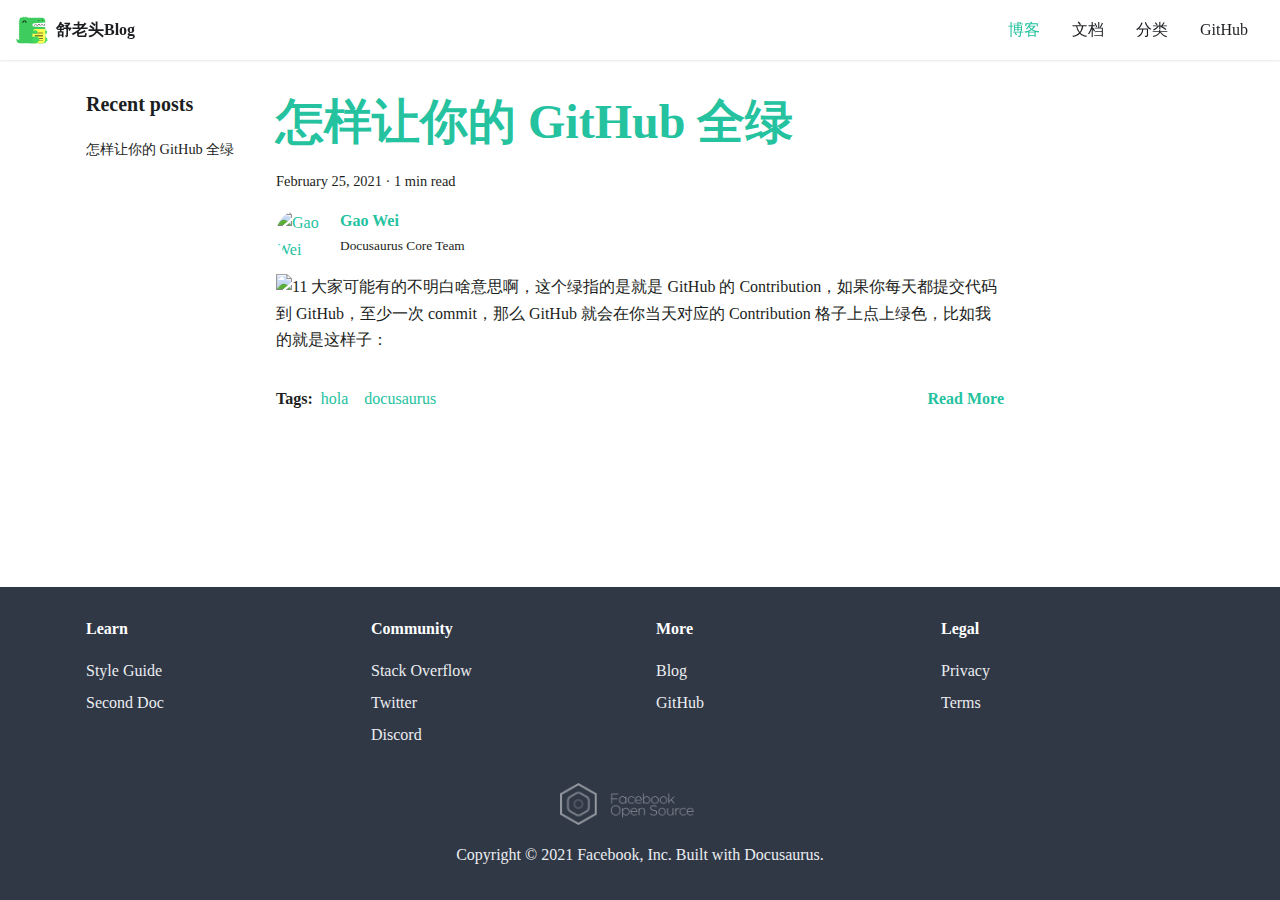
==== blog/index.html @ efeff626 "Deploy website - based on 5073c0bc14d9a068852ec35258d22f88e9f9f5ff" ====
<!doctype html>
<html lang="en">
<head>
<meta charset="UTF-8">
<meta name="viewport" content="width=device-width,initial-scale=1">
<meta name="generator" content="Docusaurus v2.0.0-alpha.70">
<link rel="alternate" type="application/rss+xml" href="/blog/rss.xml" title="W Blog RSS Feed">
<link rel="alternate" type="application/atom+xml" href="/blog/atom.xml" title="W Blog Atom Feed"><title data-react-helmet="true">Blog | W</title><meta data-react-helmet="true" property="og:title" content="Blog | W"><meta data-react-helmet="true" name="description" content="Blog"><meta data-react-helmet="true" property="og:description" content="Blog"><meta data-react-helmet="true" name="twitter:card" content="summary_large_image"><meta data-react-helmet="true" name="docusaurus_locale" content="en"><meta data-react-helmet="true" name="docusaurus_tag" content="default"><link data-react-helmet="true" rel="shortcut icon" href="/img/favicon.ico"><link rel="stylesheet" href="/styles.94d92040.css">
<link rel="preload" href="/styles.30ac8215.js" as="script">
<link rel="preload" href="/runtime~main.932aeede.js" as="script">
<link rel="preload" href="/main.46aeb285.js" as="script">
<link rel="preload" href="/common.c7348fc9.js" as="script">
<link rel="preload" href="/20.b764718c.js" as="script">
<link rel="preload" href="/aa8a2e85.a02d794a.js" as="script">
<link rel="preload" href="/59c17809.76504251.js" as="script">
<link rel="preload" href="/b2b675dd.89226f4f.js" as="script">
</head>
<body>
<script>!function(){function t(t){document.documentElement.setAttribute("data-theme",t)}var e=function(){var t=null;try{t=localStorage.getItem("theme")}catch(t){}return t}();t(null!==e?e:"light")}()</script><div id="__docusaurus">
<nav aria-label="Skip navigation links"><button type="button" tabindex="0" class="skipToContent_11B0">Skip to main content</button></nav><nav class="navbar navbar--fixed-top"><div class="navbar__inner"><div class="navbar__items"><div aria-label="Navigation bar toggle" class="navbar__toggle" role="button" tabindex="0"><svg aria-label="Menu" width="30" height="30" viewBox="0 0 30 30" role="img" focusable="false"><title>Menu</title><path stroke="currentColor" stroke-linecap="round" stroke-miterlimit="10" stroke-width="2" d="M4 7h22M4 15h22M4 23h22"></path></svg></div><a class="navbar__brand" href="/"><img src="/img/logo.svg" alt="My Facebook Project Logo" class="themedImage_YANc themedImage--light_3CMI navbar__logo"><img src="/img/logo.svg" alt="My Facebook Project Logo" class="themedImage_YANc themedImage--dark_3ARp navbar__logo"><strong class="navbar__title">舒老头Blog</strong></a></div><div class="navbar__items navbar__items--right"><a aria-current="page" class="navbar__item navbar__link navbar__link--active" href="/blog">博客</a><a class="navbar__item navbar__link" href="/docs/">文档</a><a class="navbar__item navbar__link" href="/blog/tags/">分类</a><a href="https://github.com/facebook/shulaotou" target="_blank" rel="noopener noreferrer" class="navbar__item navbar__link">GitHub</a></div></div><div role="presentation" class="navbar-sidebar__backdrop"></div><div class="navbar-sidebar"><div class="navbar-sidebar__brand"><a class="navbar__brand" href="/"><img src="/img/logo.svg" alt="My Facebook Project Logo" class="themedImage_YANc themedImage--light_3CMI navbar__logo"><img src="/img/logo.svg" alt="My Facebook Project Logo" class="themedImage_YANc themedImage--dark_3ARp navbar__logo"><strong class="navbar__title">舒老头Blog</strong></a></div><div class="navbar-sidebar__items"><div class="menu"><ul class="menu__list"><li class="menu__list-item"><a aria-current="page" class="menu__link navbar__link--active" href="/blog">博客</a></li><li class="menu__list-item"><a class="menu__link" href="/docs/">文档</a></li><li class="menu__list-item"><a class="menu__link" href="/blog/tags/">分类</a></li><li class="menu__list-item"><a href="https://github.com/facebook/shulaotou" target="_blank" rel="noopener noreferrer" class="menu__link">GitHub</a></li></ul></div></div></div></nav><div class="main-wrapper blog-wrapper"><div class="container margin-vert--lg"><div class="row"><div class="col col--2"><div class="sidebar_SWld thin-scrollbar"><h3 class="sidebarItemTitle_Km2m">Recent posts</h3><ul class="sidebarItemList_3UpA"><li class="sidebarItem_2T0D"><a class="sidebarItemLink_v5H9" href="/blog/github">怎样让你的 GitHub 全绿</a></li></ul></div></div><main class="col col--8"><article class="margin-bottom--xl"><header><h2 class="margin-bottom--sm blogPostTitle_3-lP"><a href="/blog/github">怎样让你的 GitHub 全绿</a></h2><div class="margin-vert--md"><time datetime="2021-02-25T18:22:41.180Z" class="blogPostDate_Ta7i">February 25, 2021  · 1 min read</time></div><div class="avatar margin-vert--md"><a class="avatar__photo-link avatar__photo" href="https://github.com/wgao19" target="_blank" rel="noreferrer noopener"><img src="https://avatars1.githubusercontent.com/u/2055384?v=4" alt="Gao Wei"></a><div class="avatar__intro"><h4 class="avatar__name"><a href="https://github.com/wgao19" target="_blank" rel="noreferrer noopener">Gao Wei</a></h4><small class="avatar__subtitle">Docusaurus Core Team</small></div></div></header><section class="markdown"><p><img src="https://qiniu.cuiqingcai.com/bir3j.png" alt="11">
大家可能有的不明白啥意思啊，这个绿指的是就是 GitHub 的 Contribution，如果你每天都提交代码到 GitHub，至少一次 commit，那么 GitHub 就会在你当天对应的 Contribution 格子上点上绿色，比如我的就是这样子：</p></section><footer class="row margin-vert--lg"><div class="col"><strong>Tags:</strong><a class="margin-horiz--sm" href="/blog/tags/hola">hola</a><a class="margin-horiz--sm" href="/blog/tags/docusaurus">docusaurus</a></div><div class="col text--right"><a aria-label="Read more about 怎样让你的 GitHub 全绿" href="/blog/github"><strong>Read More</strong></a></div></footer></article><nav class="pagination-nav" aria-label="Blog list page navigation"><div class="pagination-nav__item"></div><div class="pagination-nav__item pagination-nav__item--next"></div></nav></main></div></div></div><footer class="footer footer--dark"><div class="container"><div class="row footer__links"><div class="col footer__col"><h4 class="footer__title">Learn</h4><ul class="footer__items"><li class="footer__item"><a class="footer__link-item" href="/docs/">Style Guide</a></li><li class="footer__item"><a class="footer__link-item" href="/docs/doc2">Second Doc</a></li></ul></div><div class="col footer__col"><h4 class="footer__title">Community</h4><ul class="footer__items"><li class="footer__item"><a href="https://stackoverflow.com/questions/tagged/docusaurus" target="_blank" rel="noopener noreferrer" class="footer__link-item">Stack Overflow</a></li><li class="footer__item"><a href="https://twitter.com/docusaurus" target="_blank" rel="noopener noreferrer" class="footer__link-item">Twitter</a></li><li class="footer__item"><a href="https://discordapp.com/invite/docusaurus" target="_blank" rel="noopener noreferrer" class="footer__link-item">Discord</a></li></ul></div><div class="col footer__col"><h4 class="footer__title">More</h4><ul class="footer__items"><li class="footer__item"><a class="footer__link-item" href="/blog">Blog</a></li><li class="footer__item"><a href="https://github.com/facebook/docusaurus" target="_blank" rel="noopener noreferrer" class="footer__link-item">GitHub</a></li></ul></div><div class="col footer__col"><h4 class="footer__title">Legal</h4><ul class="footer__items"><li class="footer__item"><a href="https://opensource.facebook.com/legal/privacy/" target="_blank" rel="noopener noreferrer" class="footer__link-item">Privacy</a></li><li class="footer__item"><a href="https://opensource.facebook.com/legal/terms/" target="_blank" rel="noopener noreferrer" class="footer__link-item">Terms</a></li></ul></div></div><div class="footer__bottom text--center"><div class="margin-bottom--sm"><a href="https://opensource.facebook.com" target="_blank" rel="noopener noreferrer" class="footerLogoLink_31Aa"><img class="footer__logo" alt="Facebook Open Source Logo" src="/img/oss_logo.png"></a></div><div class="footer__copyright">Copyright © 2021 Facebook, Inc. Built with Docusaurus.</div></div></div></footer></div>
<script src="/styles.30ac8215.js"></script>
<script src="/runtime~main.932aeede.js"></script>
<script src="/main.46aeb285.js"></script>
<script src="/common.c7348fc9.js"></script>
<script src="/20.b764718c.js"></script>
<script src="/aa8a2e85.a02d794a.js"></script>
<script src="/59c17809.76504251.js"></script>
<script src="/b2b675dd.89226f4f.js"></script>
</body>
</html>
---- styles.94d92040.css ----
.row .col,img{max-width:100%}.markdown li,body{word-wrap:break-word}pre,table{overflow:auto}blockquote,pre{margin:0 0 var(--ifm-spacing-vertical)}.button,.close{-webkit-appearance:none;cursor:pointer}.breadcrumbs__link,.button{transition-timing-function:var(--ifm-transition-timing-default)}.button,.react-toggle{-webkit-user-select:none;-ms-user-select:none}.button--link,a{-webkit-text-decoration:var(--ifm-link-decoration)}.menu--show,.navbar{-webkit-backdrop-filter:var(--ifm-code-nav-blur)}.button,.close,.menu__link,.navbar__link{cursor:pointer}.tabs__item,hr,img{box-sizing:content-box}.react-toggle,html{-webkit-tap-highlight-color:transparent}.footer__items,.menu__list,.pills__item,.sidebarItem_2T0D{list-style-type:none}:root{--ra-admonition-background-color:var(--ifm-alert-background-color);--ra-admonition-border-width:var(--ifm-alert-border-width);--ra-admonition-border-color:var(--ifm-alert-border-color);--ra-admonition-border-radius:var(--ifm-alert-border-radius);--ra-admonition-color:var(--ifm-alert-color);--ra-admonition-padding-vertical:var(--ifm-alert-padding-vertical);--ra-admonition-padding-horizontal:var(--ifm-alert-padding-horizontal);--ra-color-note:var(--ifm-color-secondary);--ra-color-important:var(--ifm-color-info);--ra-color-tip:var(--ifm-color-success);--ra-color-caution:var(--ifm-color-warning);--ra-color-warning:var(--ifm-color-danger);--ra-color-text-dark:var(--ifm-color-gray-900);--ifm-dark-value:10%;--ifm-darker-value:15%;--ifm-darkest-value:30%;--ifm-light-value:15%;--ifm-lighter-value:30%;--ifm-lightest-value:50%;--ifm-color-secondary:#ebedf0;--ifm-color-secondary-dark:#d4d5d8;--ifm-color-secondary-darker:#c8c9cc;--ifm-color-secondary-darkest:#a4a6a8;--ifm-color-secondary-light:#eef0f2;--ifm-color-secondary-lighter:#f1f2f5;--ifm-color-secondary-lightest:#f5f6f8;--ifm-color-success:#00a400;--ifm-color-success-dark:#009400;--ifm-color-success-darker:#008b00;--ifm-color-success-darkest:#007300;--ifm-color-success-light:#26b226;--ifm-color-success-lighter:#4dbf4d;--ifm-color-success-lightest:#80d280;--ifm-color-info:#54c7ec;--ifm-color-info-dark:#4cb3d4;--ifm-color-info-darker:#47a9c9;--ifm-color-info-darkest:#3b8ba5;--ifm-color-info-light:#6ecfef;--ifm-color-info-lighter:#87d8f2;--ifm-color-info-lightest:#aae3f6;--ifm-color-warning:#ffba00;--ifm-color-warning-dark:#e6a700;--ifm-color-warning-darker:#d99e00;--ifm-color-warning-darkest:#b38200;--ifm-color-warning-light:#ffc426;--ifm-color-warning-lighter:#ffcf4d;--ifm-color-warning-lightest:#ffdd80;--ifm-color-danger:#fa383e;--ifm-color-danger-dark:#e13238;--ifm-color-danger-darker:#d53035;--ifm-color-danger-darkest:#af272b;--ifm-color-danger-light:#fb565b;--ifm-color-danger-lighter:#fb7478;--ifm-color-danger-lightest:#fd9c9f;--ifm-color-white:#fff;--ifm-color-black:#000;--ifm-color-gray-0:var(--ifm-color-white);--ifm-color-gray-100:#f5f6f7;--ifm-color-gray-200:#ebedf0;--ifm-color-gray-300:#dadde1;--ifm-color-gray-400:#ccd0d5;--ifm-color-gray-500:#bec3c9;--ifm-color-gray-600:#8d949e;--ifm-color-gray-700:#606770;--ifm-color-gray-800:#444950;--ifm-color-gray-900:#1c1e21;--ifm-color-gray-1000:var(--ifm-color-black);--ifm-color-emphasis-0:var(--ifm-color-gray-0);--ifm-color-emphasis-100:var(--ifm-color-gray-100);--ifm-color-emphasis-200:var(--ifm-color-gray-200);--ifm-color-emphasis-300:var(--ifm-color-gray-300);--ifm-color-emphasis-400:var(--ifm-color-gray-400);--ifm-color-emphasis-500:var(--ifm-color-gray-500);--ifm-color-emphasis-600:var(--ifm-color-gray-600);--ifm-color-emphasis-700:var(--ifm-color-gray-700);--ifm-color-emphasis-800:var(--ifm-color-gray-800);--ifm-color-emphasis-900:var(--ifm-color-gray-900);--ifm-color-emphasis-1000:var(--ifm-color-gray-1000);--ifm-color-content:var(--ifm-color-emphasis-900);--ifm-color-content-inverse:var(--ifm-color-emphasis-0);--ifm-color-content-secondary:#606770;--ifm-background-color:transparent;--ifm-background-surface-color:var(--ifm-color-content-inverse);--ifm-global-border-width:1px;--ifm-global-radius:0.4rem;--ifm-hover-overlay:rgba(0,0,0,0.05);--ifm-font-color-base:var(--ifm-color-content);--ifm-font-color-base-inverse:var(--ifm-color-content-inverse);--ifm-font-color-secondary:var(--ifm-color-content-secondary);--ifm-font-family-base:system-ui,-apple-system,Segoe UI,Roboto,Ubuntu,Cantarell,Noto Sans,sans-serif,BlinkMacSystemFont,"Segoe UI",Helvetica,Arial,sans-serif,"Apple Color Emoji","Segoe UI Emoji","Segoe UI Symbol";--ifm-font-family-monospace:SFMono-Regular,Menlo,Monaco,Consolas,"Liberation Mono","Courier New",monospace;--ifm-font-size-base:100%;--ifm-font-weight-light:300;--ifm-font-weight-normal:400;--ifm-font-weight-semibold:500;--ifm-font-weight-bold:700;--ifm-font-weight-base:var(--ifm-font-weight-normal);--ifm-line-height-base:1.65;--ifm-global-spacing:1rem;--ifm-spacing-vertical:var(--ifm-global-spacing);--ifm-spacing-horizontal:var(--ifm-global-spacing);--ifm-transition-fast:200ms;--ifm-transition-slow:400ms;--ifm-transition-timing-default:cubic-bezier(0.08,0.52,0.52,1);--ifm-global-shadow-lw:0 1px 2px 0 rgba(0,0,0,0.1);--ifm-global-shadow-md:0 5px 40px rgba(0,0,0,0.2);--ifm-global-shadow-tl:0 12px 28px 0 rgba(0,0,0,0.2),0 2px 4px 0 rgba(0,0,0,0.1);--ifm-z-index-dropdown:2;--ifm-z-index-fixed:3;--ifm-z-index-overlay:4;--ifm-container-width:1140px;--ifm-code-background:var(--ifm-color-emphasis-200);--ifm-code-border-radius:var(--ifm-global-radius);--ifm-code-color:var(--ifm-color-emphasis-900);--ifm-code-padding-horizontal:0.4rem;--ifm-code-padding-vertical:0.2rem;--ifm-pre-background:var(--ifm-color-emphasis-100);--ifm-pre-border-radius:var(--ifm-code-border-radius);--ifm-pre-color:inherit;--ifm-pre-line-height:1.45;--ifm-pre-padding:1rem;--ifm-heading-color:inherit;--ifm-heading-margin-top:0;--ifm-heading-margin-bottom:var(--ifm-spacing-vertical);--ifm-heading-font-family:inherit;--ifm-heading-font-weight:var(--ifm-font-weight-bold);--ifm-heading-line-height:1.25;--ifm-h1-font-size:2rem;--ifm-h2-font-size:1.5rem;--ifm-h3-font-size:1.25rem;--ifm-h4-font-size:1rem;--ifm-h5-font-size:0.875rem;--ifm-h6-font-size:0.85rem;--ifm-image-alignment-padding:1.25rem;--ifm-leading-desktop:1.25;--ifm-leading:calc(var(--ifm-leading-desktop)*1rem);--ifm-list-left-padding:2rem;--ifm-list-margin:1rem;--ifm-list-item-margin:0.25rem;--ifm-list-paragraph-margin:1rem;--ifm-table-cell-padding:0.75rem;--ifm-table-background:transparent;--ifm-table-stripe-background:var(--ifm-color-emphasis-100);--ifm-table-border-width:1px;--ifm-table-border-color:var(--ifm-color-emphasis-300);--ifm-table-head-background:inherit;--ifm-table-head-color:inherit;--ifm-table-head-font-weight:var(--ifm-font-weight-bold);--ifm-table-cell-color:inherit;--ifm-link-color:var(--ifm-color-primary);--ifm-link-decoration:none;--ifm-link-hover-color:var(--ifm-link-color);--ifm-link-hover-decoration:underline;--ifm-paragraph-margin-bottom:var(--ifm-leading);--ifm-blockquote-color:#6a737d;--ifm-blockquote-font-size:var(--ifm-font-size-base);--ifm-blockquote-padding-horizontal:1rem;--ifm-blockquote-padding-vertical:1rem;--ifm-hr-border-color:var(--ifm-color-emphasis-500);--ifm-hr-border-width:1px;--ifm-hr-margin-vertical:1.5rem;--ifm-alert-background-color:inherit;--ifm-alert-border-color:inherit;--ifm-alert-border-radius:var(--ifm-global-radius);--ifm-alert-border-width:var(--ifm-global-border-width);--ifm-alert-color:var(--ifm-font-color-base-inverse);--ifm-alert-padding-horizontal:var(--ifm-spacing-horizontal);--ifm-alert-padding-vertical:var(--ifm-spacing-vertical);--ifm-avatar-intro-margin:1rem;--ifm-avatar-intro-alignment:inherit;--ifm-avatar-photo-size-sm:2rem;--ifm-avatar-photo-size-md:3rem;--ifm-avatar-photo-size-lg:4rem;--ifm-avatar-photo-size-xl:6rem;--ifm-badge-background-color:inherit;--ifm-badge-border-color:inherit;--ifm-badge-border-radius:var(--ifm-global-radius);--ifm-badge-border-width:var(--ifm-global-border-width);--ifm-badge-color:var(--ifm-color-white);--ifm-badge-padding-horizontal:calc(var(--ifm-spacing-horizontal)*0.5);--ifm-badge-padding-vertical:calc(var(--ifm-spacing-vertical)*0.25);--ifm-breadcrumb-border-radius:1.5rem;--ifm-breadcrumb-spacing:0.0625rem;--ifm-breadcrumb-color-active:var(--ifm-color-primary);--ifm-breadcrumb-item-background-active:var(--ifm-hover-overlay);--ifm-breadcrumb-padding-horizontal:1rem;--ifm-breadcrumb-padding-vertical:0.5rem;--ifm-breadcrumb-size-multiplier:1;--ifm-breadcrumb-separator:url('data:image/svg+xml;utf8,<svg xmlns="http://www.w3.org/2000/svg" x="0px" y="0px" viewBox="0 0 256 256"><g><g><polygon points="79.093,0 48.907,30.187 146.72,128 48.907,225.813 79.093,256 207.093,128"/></g></g><g></g><g></g><g></g><g></g><g></g><g></g><g></g><g></g><g></g><g></g><g></g><g></g><g></g><g></g><g></g></svg>');--ifm-breadcrumb-separator-filter:none;--ifm-breadcrumb-separator-size:0.5rem;--ifm-breadcrumb-separator-size-multiplier:1.25;--ifm-button-background-color:inherit;--ifm-button-border-color:var(--ifm-button-background-color);--ifm-button-border-width:var(--ifm-global-border-width);--ifm-button-color:var(--ifm-font-color-base-inverse);--ifm-button-font-weight:var(--ifm-font-weight-bold);--ifm-button-padding-horizontal:1.5rem;--ifm-button-padding-vertical:0.375rem;--ifm-button-size-multiplier:1;--ifm-button-transition-duration:var(--ifm-transition-fast);--ifm-button-border-radius:calc(var(--ifm-global-radius)*var(--ifm-button-size-multiplier));--ifm-button-group-margin:2px;--ifm-card-background-color:var(--ifm-background-surface-color);--ifm-card-border-radius:calc(var(--ifm-global-radius)*2);--ifm-card-horizontal-spacing:var(--ifm-global-spacing);--ifm-card-vertical-spacing:var(--ifm-global-spacing);--ifm-toc-border-color:var(--ifm-color-emphasis-300);--ifm-toc-link-color:var(--ifm-color-content-secondary);--ifm-toc-padding-left:0.5rem;--ifm-toc-padding-vertical:0.5rem;--ifm-dropdown-background-color:var(--ifm-background-surface-color);--ifm-dropdown-font-weight:var(--ifm-font-weight-semibold);--ifm-dropdown-link-color:var(--ifm-font-color-base);--ifm-dropdown-hover-background-color:var(--ifm-hover-overlay);--ifm-footer-background-color:var(--ifm-color-emphasis-100);--ifm-footer-color:inherit;--ifm-footer-link-color:var(--ifm-color-emphasis-700);--ifm-footer-link-hover-color:var(--ifm-color-primary);--ifm-footer-link-horizontal-spacing:0.5rem;--ifm-footer-padding-horizontal:calc(var(--ifm-spacing-horizontal)*2);--ifm-footer-padding-vertical:calc(var(--ifm-spacing-vertical)*2);--ifm-footer-title-color:inherit;--ifm-hero-background-color:var(--ifm-background-surface-color);--ifm-hero-text-color:var(--ifm-color-emphasis-800);--ifm-menu-color:var(--ifm-color-emphasis-700);--ifm-menu-color-active:var(--ifm-color-primary);--ifm-menu-color-background-active:var(--ifm-hover-overlay);--ifm-menu-color-background-hover:var(--ifm-hover-overlay);--ifm-menu-link-padding-horizontal:1rem;--ifm-menu-link-padding-vertical:0.375rem;--ifm-menu-link-sublist-icon:url('data:image/svg+xml;utf8,<svg xmlns="http://www.w3.org/2000/svg" width="16px" height="16px" viewBox="0 0 24 24"><path fill="rgba(0,0,0,0.5)" d="M7.41 15.41L12 10.83l4.59 4.58L18 14l-6-6-6 6z"></path></svg>');--ifm-menu-link-sublist-icon-filter:none;--ifm-navbar-background-color:var(--ifm-background-surface-color);--ifm-navbar-height:3.75rem;--ifm-navbar-item-padding-horizontal:1rem;--ifm-navbar-item-padding-vertical:0.25rem;--ifm-navbar-link-color:var(--ifm-font-color-base);--ifm-navbar-link-hover-color:var(--ifm-color-primary);--ifm-navbar-link-active-color:var(--ifm-link-color);--ifm-navbar-padding-horizontal:var(--ifm-spacing-horizontal);--ifm-navbar-padding-vertical:calc(var(--ifm-spacing-vertical)*0.5);--ifm-navbar-shadow:var(--ifm-global-shadow-lw);--ifm-navbar-search-input-background-color:var(--ifm-color-emphasis-200);--ifm-navbar-search-input-color:var(--ifm-color-emphasis-800);--ifm-navbar-search-input-placeholder-color:var(--ifm-color-emphasis-500);--ifm-navbar-search-input-icon:url('data:image/svg+xml;utf8,<svg fill="currentColor" xmlns="http://www.w3.org/2000/svg" viewBox="0 0 16 16" height="16px" width="16px"><path d="M6.02945,10.20327a4.17382,4.17382,0,1,1,4.17382-4.17382A4.15609,4.15609,0,0,1,6.02945,10.20327Zm9.69195,4.2199L10.8989,9.59979A5.88021,5.88021,0,0,0,12.058,6.02856,6.00467,6.00467,0,1,0,9.59979,10.8989l4.82338,4.82338a.89729.89729,0,0,0,1.29912,0,.89749.89749,0,0,0-.00087-1.29909Z" /></svg>');--ifm-navbar-sidebar-width:80vw;--ifm-pagination-border-radius:calc(var(--ifm-global-radius)*var(--ifm-pagination-size-multiplier));--ifm-pagination-color-active:var(--ifm-color-primary);--ifm-pagination-font-size:1rem;--ifm-pagination-item-active-background:var(--ifm-hover-overlay);--ifm-pagination-page-spacing:0.0625rem;--ifm-pagination-padding-horizontal:calc(var(--ifm-spacing-horizontal)*1);--ifm-pagination-padding-vertical:calc(var(--ifm-spacing-vertical)*0.25);--ifm-pagination-size-multiplier:1;--ifm-pagination-nav-border-radius:var(--ifm-global-radius);--ifm-pagination-nav-color-hover:var(--ifm-color-primary);--ifm-pills-color-active:var(--ifm-color-primary);--ifm-pills-color-background-active:var(--ifm-hover-overlay);--ifm-pills-spacing:0.0625rem;--ifm-tabs-color:var(--ifm-font-color-secondary);--ifm-tabs-color-active:var(--ifm-color-primary);--ifm-tabs-padding-horizontal:1rem;--ifm-tabs-padding-vertical:1rem;--ifm-tabs-spacing:0.0625rem;--ifm-scrollbar-size:7px;--ifm-scrollbar-track-background-color:#f1f1f1;--ifm-scrollbar-thumb-background-color:#888;--ifm-scrollbar-thumb-hover-background-color:#555;--ifm-color-primary:#25c2a0;--ifm-color-primary-dark:#21af90;--ifm-color-primary-darker:#1fa588;--ifm-color-primary-darkest:#1a8870;--ifm-color-primary-light:#46cbae;--ifm-color-primary-lighter:#66d4bd;--ifm-color-primary-lightest:#92e0d0;--ifm-code-font-size:95%;--ifm-color-nav-bj:hsla(0,0%,100%,0.7);--ifm-code-nav-blur:blur(35px);--docusaurus-announcement-bar-height:auto;--collapse-button-bg-color-dark:#2e333a;--doc-sidebar-width:300px}.admonition{margin-bottom:1em;--ra-admonition-icon-color:var(--ra-admonition-color)}.admonition:not(.alert){background-color:var(--ra-admonition-background-color);border:var(--ra-admonition-border-width) solid var(--ra-admonition-border-color);border-radius:var(--ra-admonition-border-radius);box-sizing:border-box;color:var(--ra-admonition-color);padding:var(--ra-admonition-padding-vertical) var(--ra-admonition-padding-horizontal);--ra-admonition-background-color:var(--ifm-color-primary)}.container,.row .col{padding:0 var(--ifm-spacing-horizontal);width:100%}.admonition h5{margin-top:0;margin-bottom:8px;text-transform:uppercase}.admonition-icon{display:inline-block;vertical-align:middle;margin-right:.2em}.admonition-icon svg{display:inline-block;width:22px;height:22px;stroke-width:0;fill:var(--ra-admonition-icon-color);stroke:var(--ra-admonition-icon-color)}.admonition-content>:last-child,blockquote>:last-child{margin-bottom:0}.admonition-note{--ra-admonition-color:var(--ra-color-text-dark)}*{box-sizing:border-box}html{font:var(--ifm-font-size-base)/var(--ifm-line-height-base) var(--ifm-font-family-base);background-color:var(--ifm-background-color);color:var(--ifm-font-color-base);text-rendering:optimizelegibility;-webkit-font-smoothing:antialiased;-ms-text-size-adjust:100%;-webkit-text-size-adjust:100%}body{font-family:webfont!important;margin:0;transition:var(--ifm-transition-fast) ease color}.container{max-width:var(--ifm-container-width);margin:0 auto}.padding-bottom--none,.padding-vert--none{padding-bottom:0!important}.padding-top--none,.padding-vert--none{padding-top:0!important}.padding-horiz--none,.padding-left--none{padding-left:0!important}.padding-horiz--none,.padding-right--none{padding-right:0!important}.container--fluid{max-width:inherit}.row{display:flex;flex-direction:row;flex-wrap:wrap;margin:0 calc(var(--ifm-spacing-horizontal)*-1)}.margin-bottom--none,.margin-vert--none,.markdown>:last-child{margin-bottom:0!important}.margin-top--none,.margin-vert--none,.markdown>:first-child{margin-top:0!important}.row .col{--ifm-col-width:100%;flex:1 0;margin-left:0}.row .col.col--1,.row .col.col--2,.row .col.col--3,.row .col[class*=col--]{flex:0 0 var(--ifm-col-width);max-width:var(--ifm-col-width)}.row .col.col--1{--ifm-col-width:8.33333%}.row .col.col--offset-1{margin-left:8.33333%}.row .col.col--2{--ifm-col-width:16.66667%}.row .col.col--offset-2{margin-left:16.66667%}.row .col.col--3{--ifm-col-width:25%}.row .col.col--offset-3{margin-left:25%}.row .col.col--4{--ifm-col-width:33.33333%;flex:0 0 var(--ifm-col-width);max-width:var(--ifm-col-width)}.row .col.col--offset-4{margin-left:33.33333%}.row .col.col--5{--ifm-col-width:41.66667%;flex:0 0 var(--ifm-col-width);max-width:var(--ifm-col-width)}.row .col.col--6,.row .col.col--7{flex:0 0 var(--ifm-col-width);max-width:var(--ifm-col-width)}.row .col.col--offset-5{margin-left:41.66667%}.row .col.col--6{--ifm-col-width:50%}.row .col.col--offset-6{margin-left:50%}.row .col.col--7{--ifm-col-width:58.33333%}.row .col.col--offset-7{margin-left:58.33333%}.row .col.col--8{--ifm-col-width:66.66667%;flex:0 0 var(--ifm-col-width);max-width:var(--ifm-col-width)}.row .col.col--offset-8{margin-left:66.66667%}.row .col.col--9{--ifm-col-width:75%;flex:0 0 var(--ifm-col-width);max-width:var(--ifm-col-width)}.row .col.col--10,.row .col.col--11{flex:0 0 var(--ifm-col-width);max-width:var(--ifm-col-width)}.row .col.col--offset-9{margin-left:75%}.row .col.col--10{--ifm-col-width:83.33333%}.row .col.col--offset-10{margin-left:83.33333%}.row .col.col--11{--ifm-col-width:91.66667%}.row .col.col--offset-11{margin-left:91.66667%}.row .col.col--12{--ifm-col-width:100%;flex:0 0 var(--ifm-col-width);max-width:var(--ifm-col-width)}.row .col.col--offset-12{margin-left:100%}.row--no-gutters{margin-left:0;margin-right:0}.margin-horiz--none,.margin-left--none{margin-left:0!important}.margin-horiz--none,.margin-right--none{margin-right:0!important}.row--no-gutters>.col{padding-left:0;padding-right:0}.row--align-top{align-items:flex-start}.row--align-bottom{align-items:flex-end}.row--align-center{align-items:center}.row--align-stretch{align-items:stretch}.row--align-baseline{align-items:baseline}.margin--none{margin:0!important}.margin-bottom--xs,.margin-vert--xs{margin-bottom:.25rem!important}.margin-top--xs,.margin-vert--xs{margin-top:.25rem!important}.margin-horiz--xs,.margin-left--xs{margin-left:.25rem!important}.margin-horiz--xs,.margin-right--xs{margin-right:.25rem!important}.margin--xs{margin:.25rem!important}.margin-bottom--sm,.margin-vert--sm{margin-bottom:.5rem!important}.margin-top--sm,.margin-vert--sm{margin-top:.5rem!important}.margin-horiz--sm,.margin-left--sm{margin-left:.5rem!important}.margin-horiz--sm,.margin-right--sm{margin-right:.5rem!important}.margin--sm{margin:.5rem!important}.margin-bottom--md,.margin-vert--md{margin-bottom:1rem!important}.margin-top--md,.margin-vert--md{margin-top:1rem!important}.margin-horiz--md,.margin-left--md{margin-left:1rem!important}.margin-horiz--md,.margin-right--md{margin-right:1rem!important}.margin--md{margin:1rem!important}.margin-bottom--lg,.margin-vert--lg{margin-bottom:2rem!important}.margin-top--lg,.margin-vert--lg{margin-top:2rem!important}.margin-horiz--lg,.margin-left--lg{margin-left:2rem!important}.margin-horiz--lg,.margin-right--lg{margin-right:2rem!important}.margin--lg{margin:2rem!important}.margin-bottom--xl,.margin-vert--xl{margin-bottom:5rem!important}.margin-top--xl,.margin-vert--xl{margin-top:5rem!important}.margin-horiz--xl,.margin-left--xl{margin-left:5rem!important}.margin-horiz--xl,.margin-right--xl{margin-right:5rem!important}.margin--xl{margin:5rem!important}.padding--none{padding:0!important}.padding-bottom--xs,.padding-vert--xs{padding-bottom:.25rem!important}.padding-top--xs,.padding-vert--xs{padding-top:.25rem!important}.padding-horiz--xs,.padding-left--xs{padding-left:.25rem!important}.padding-horiz--xs,.padding-right--xs{padding-right:.25rem!important}.padding--xs{padding:.25rem!important}.padding-bottom--sm,.padding-vert--sm{padding-bottom:.5rem!important}.padding-top--sm,.padding-vert--sm{padding-top:.5rem!important}.padding-horiz--sm,.padding-left--sm{padding-left:.5rem!important}.padding-horiz--sm,.padding-right--sm{padding-right:.5rem!important}.padding--sm{padding:.5rem!important}.padding-bottom--md,.padding-vert--md{padding-bottom:1rem!important}.padding-top--md,.padding-vert--md{padding-top:1rem!important}.padding-horiz--md,.padding-left--md{padding-left:1rem!important}.padding-horiz--md,.padding-right--md{padding-right:1rem!important}.padding--md{padding:1rem!important}.padding-bottom--lg,.padding-vert--lg{padding-bottom:2rem!important}.padding-top--lg,.padding-vert--lg{padding-top:2rem!important}.padding-horiz--lg,.padding-left--lg{padding-left:2rem!important}.padding-horiz--lg,.padding-right--lg{padding-right:2rem!important}.padding--lg{padding:2rem!important}.padding-bottom--xl,.padding-vert--xl{padding-bottom:5rem!important}.padding-top--xl,.padding-vert--xl{padding-top:5rem!important}.padding-horiz--xl,.padding-left--xl{padding-left:5rem!important}.padding-horiz--xl,.padding-right--xl{padding-right:5rem!important}.padding--xl{padding:5rem!important}code{background-color:var(--ifm-code-background);border-radius:var(--ifm-code-border-radius);color:var(--ifm-code-color);font-family:var(--ifm-font-family-monospace);font-size:var(--ifm-code-font-size);padding:var(--ifm-code-padding-vertical) var(--ifm-code-padding-horizontal)}a code{color:inherit}pre{background-color:var(--ifm-pre-background);border-radius:var(--ifm-pre-border-radius);color:var(--ifm-pre-color);font:var(--ifm-code-font-size)/var(--ifm-pre-line-height) var(--ifm-font-family-monospace);padding:var(--ifm-pre-padding)}pre,pre code{word-wrap:normal}pre code{background-color:transparent;display:inline;font-size:100%;line-height:inherit;overflow:visible;padding:0;white-space:pre;word-break:normal}kbd{background-color:var(--ifm-color-emphasis-0);border:1px solid var(--ifm-color-emphasis-400);border-radius:.2rem;box-shadow:inset 0 -1px 0 var(--ifm-color-emphasis-400);color:var(--ifm-color-emphasis-800);font:80% var(--ifm-font-family-monospace);padding:.15rem .3rem}h1,h2,h3,h4,h5,h6{color:var(--ifm-heading-color);font-weight:var(--ifm-heading-font-weight);line-height:var(--ifm-heading-line-height);margin:var(--ifm-heading-margin-top) 0 var(--ifm-heading-margin-bottom) 0}.badge,strong{font-weight:var(--ifm-font-weight-bold)}h1{font-size:var(--ifm-h1-font-size)}h2{font-size:var(--ifm-h2-font-size)}h3{font-size:var(--ifm-h3-font-size)}h4{font-size:var(--ifm-h4-font-size)}h5{font-size:var(--ifm-h5-font-size)}h6{font-size:var(--ifm-h6-font-size)}img{border-style:none}img[align=right]{padding-left:var(--image-alignment-padding)}img[align=left]{padding-right:var(--image-alignment-padding)}.markdown{--ifm-h1-vertical-rhythm-top:3;--ifm-h2-vertical-rhythm-top:2;--ifm-h3-vertical-rhythm-top:1.5;--ifm-heading-vertical-rhythm-top:1.25;--ifm-h1-vertical-rhythm-bottom:1.25;--ifm-heading-vertical-rhythm-bottom:1}.markdown:after,.markdown:before,hr:after,hr:before{content:"";display:table}.markdown:after,hr:after{clear:both}.markdown>h1{--ifm-h1-font-size:3rem;margin-bottom:calc(var(--ifm-h1-vertical-rhythm-bottom)*var(--ifm-leading));margin-top:calc(var(--ifm-h1-vertical-rhythm-top)*var(--ifm-leading))}.markdown>h2,.markdown>h3,.markdown>h4,.markdown>h5,.markdown>h6{margin-bottom:calc(var(--ifm-heading-vertical-rhythm-bottom)*var(--ifm-leading))}.markdown>h2{--ifm-h2-font-size:2rem;margin-top:calc(var(--ifm-h2-vertical-rhythm-top)*var(--ifm-leading))}.markdown>h3{--ifm-h3-font-size:1.5rem;margin-top:calc(var(--ifm-h3-vertical-rhythm-top)*var(--ifm-leading))}.markdown>h4,.markdown>h5,.markdown>h6{margin-top:calc(var(--ifm-heading-vertical-rhythm-top)*var(--ifm-leading))}.markdown>p,.markdown>pre,.markdown>ul{margin-bottom:var(--ifm-leading)}.markdown li>p{margin-top:var(--ifm-list-paragraph-margin)}.markdown li+li{margin-top:var(--ifm-list-item-margin)}ol,ul{margin:0 0 var(--ifm-list-margin);padding-left:var(--ifm-list-left-padding)}ol ol,ul ol{list-style-type:lower-roman}.avatar__name,ol ol,ol ul,ul ol,ul ul{margin:0}ol ol ol,ol ul ol,ul ol ol,ul ul ol{list-style-type:lower-alpha}table{border-collapse:collapse;display:block;margin-bottom:var(--ifm-spacing-vertical);width:100%}.avatar__photo,.card,hr{overflow:hidden}table tr{background-color:var(--ifm-table-background);border-top:var(--ifm-table-border-width) solid var(--ifm-table-border-color)}table tr:nth-child(2n){background-color:var(--ifm-table-stripe-background)}table td,table th{border:var(--ifm-table-border-width) solid var(--ifm-table-border-color);padding:var(--ifm-table-cell-padding)}table th{background-color:var(--ifm-table-head-background);color:var(--ifm-table-head-color);font-weight:var(--ifm-table-head-font-weight)}table td{color:var(--ifm-table-cell-color)}a{color:var(--ifm-link-color);text-decoration:var(--ifm-link-decoration);transition:color var(--ifm-transition-fast) var(--ifm-transition-timing-default)}a:hover{color:var(--ifm-link-hover-color);-webkit-text-decoration:var(--ifm-link-hover-decoration);text-decoration:var(--ifm-link-hover-decoration)}.alert,.alert a{color:var(--ifm-alert-color)}.breadcrumbs__link:hover,a:not([href]){text-decoration:none}p{margin:0 0 var(--ifm-paragraph-margin-bottom)}blockquote{border-left:6px solid var(--ifm-color-emphasis-300);color:var(--ifm-blockquote-color);font-size:var(--ifm-blockquote-font-size);padding:var(--ifm-blockquote-padding-vertical) var(--ifm-blockquote-padding-horizontal)}blockquote>:first-child{margin-top:0}hr{border:var(--ifm-hr-border-width) solid var(--ifm-hr-border-color);margin:var(--ifm-hr-margin-vertical) 0}.alert{background-color:var(--ifm-alert-background-color);border:var(--ifm-alert-border-width) solid var(--ifm-alert-border-color);border-radius:var(--ifm-alert-border-radius);padding:var(--ifm-alert-padding-vertical) var(--ifm-alert-padding-horizontal)}.alert--primary{--ifm-alert-background-color:var(--ifm-color-primary);--ifm-alert-border-color:var(--ifm-color-primary)}.alert--secondary{--ifm-alert-background-color:var(--ifm-color-secondary);--ifm-alert-border-color:var(--ifm-color-secondary);--ifm-alert-color:var(--ifm-color-gray-900)}.alert--success{--ifm-alert-background-color:var(--ifm-color-success);--ifm-alert-border-color:var(--ifm-color-success)}.alert--info{--ifm-alert-background-color:var(--ifm-color-info);--ifm-alert-border-color:var(--ifm-color-info)}.alert--warning{--ifm-alert-background-color:var(--ifm-color-warning);--ifm-alert-border-color:var(--ifm-color-warning)}.alert--danger{--ifm-alert-background-color:var(--ifm-color-danger);--ifm-alert-border-color:var(--ifm-color-danger)}.alert a{text-decoration:underline}.alert .close{margin-right:calc(var(--ifm-alert-padding-horizontal)*-1);margin-top:calc(var(--ifm-alert-padding-vertical)*-1)}.avatar,.navbar,.navbar>.container,.navbar>.container-fluid{display:flex}.avatar__photo-link{display:block}.avatar__photo{border-radius:50%;height:var(--ifm-avatar-photo-size-md);width:var(--ifm-avatar-photo-size-md)}.avatar__photo--sm{height:var(--ifm-avatar-photo-size-sm);width:var(--ifm-avatar-photo-size-sm)}.avatar__photo--lg{height:var(--ifm-avatar-photo-size-lg);width:var(--ifm-avatar-photo-size-lg)}.avatar__photo--xl{height:var(--ifm-avatar-photo-size-xl);width:var(--ifm-avatar-photo-size-xl)}.avatar__photo+.avatar__intro{margin-left:var(--ifm-avatar-intro-margin)}.avatar__intro{display:flex;flex:1 1;flex-direction:column;justify-content:center;text-align:var(--ifm-avatar-intro-alignment)}.badge,.breadcrumbs__item,.breadcrumbs__link,.button,.dropdown>.navbar__link:after,.menu__link--sublist:after{display:inline-block}.avatar__subtitle{margin-top:.25rem}.avatar--vertical{--ifm-avatar-intro-alignment:center;--ifm-avatar-intro-margin:0.5rem;align-items:center;flex-direction:column}.avatar--vertical .avatar__intro{margin-left:0}.badge{background-color:var(--ifm-badge-background-color);border:var(--ifm-badge-border-width) solid var(--ifm-badge-border-color);border-radius:var(--ifm-badge-border-radius);color:var(--ifm-badge-color);font-size:75%;line-height:1;padding:var(--ifm-badge-padding-vertical) var(--ifm-badge-padding-horizontal);vertical-align:baseline}.badge--primary{--ifm-badge-background-color:var(--ifm-color-primary)}.badge--primary,.badge--secondary{--ifm-badge-border-color:var(--ifm-badge-background-color)}.badge--secondary{--ifm-badge-background-color:var(--ifm-color-secondary);color:var(--ifm-color-black)}.badge--success{--ifm-badge-background-color:var(--ifm-color-success)}.badge--info,.badge--success{--ifm-badge-border-color:var(--ifm-badge-background-color)}.badge--info{--ifm-badge-background-color:var(--ifm-color-info)}.badge--warning{--ifm-badge-background-color:var(--ifm-color-warning)}.badge--danger,.badge--warning{--ifm-badge-border-color:var(--ifm-badge-background-color)}.badge--danger{--ifm-badge-background-color:var(--ifm-color-danger)}.breadcrumbs{margin-bottom:0;padding-left:0}.breadcrumbs__item:not(:first-child){margin-left:var(--ifm-breadcrumb-spacing)}.breadcrumbs__item:not(:last-child){margin-right:var(--ifm-breadcrumb-spacing)}.breadcrumbs__item:not(:last-child):after{background:var(--ifm-breadcrumb-separator) 50%;content:" ";display:inline-block;height:calc(var(--ifm-breadcrumb-separator-size)*var(--ifm-breadcrumb-size-multiplier)*var(--ifm-breadcrumb-separator-size-multiplier));margin:0 .5rem;opacity:.5;width:calc(var(--ifm-breadcrumb-separator-size)*var(--ifm-breadcrumb-size-multiplier)*var(--ifm-breadcrumb-separator-size-multiplier));filter:var(--ifm-breadcrumb-separator-filter)}.breadcrumbs__item--active .breadcrumbs__link{color:var(--ifm-breadcrumb-color-active)}.breadcrumbs__item--active .breadcrumbs__link,.breadcrumbs__item:not(.breadcrumbs__item--active):hover .breadcrumbs__link{background:var(--ifm-breadcrumb-item-background-active)}.breadcrumbs__link{border-radius:var(--ifm-breadcrumb-border-radius);color:var(--ifm-font-color-base);font-size:calc(1rem*var(--ifm-breadcrumb-size-multiplier));padding:calc(var(--ifm-breadcrumb-padding-vertical)*var(--ifm-breadcrumb-size-multiplier)) calc(var(--ifm-breadcrumb-padding-horizontal)*var(--ifm-breadcrumb-size-multiplier));transition-property:background,color;transition-duration:var(--ifm-transition-fast)}.breadcrumbs--sm{--ifm-breadcrumb-size-multiplier:0.8}.breadcrumbs--lg{--ifm-breadcrumb-size-multiplier:1.2}.button{appearance:none;background-color:var(--ifm-button-background-color);border:var(--ifm-button-border-width) solid var(--ifm-button-border-color);border-radius:var(--ifm-button-border-radius);font-size:calc(0.875rem*var(--ifm-button-size-multiplier));font-weight:var(--ifm-button-font-weight);line-height:1.5;padding:calc(var(--ifm-button-padding-vertical)*var(--ifm-button-size-multiplier)) calc(var(--ifm-button-padding-horizontal)*var(--ifm-button-size-multiplier));text-align:center;transition-property:color,background,border-color;transition-duration:var(--ifm-button-transition-duration);user-select:none;vertical-align:middle;white-space:nowrap}.button,.button:hover{color:var(--ifm-button-color);text-decoration:none}.button--outline{--ifm-button-background-color:transparent;--ifm-button-color:var(--ifm-button-border-color)}.button--outline:hover{--ifm-button-background-color:var(--ifm-button-border-color)}.button--outline.button--active,.button--outline:active,.button--outline:hover{--ifm-button-color:var(--ifm-font-color-base-inverse)}.button--link{--ifm-button-background-color:transparent;--ifm-button-border-color:transparent;color:var(--ifm-link-color);text-decoration:var(--ifm-link-decoration)}.button--link.button--active,.button--link:active,.button--link:hover{color:var(--ifm-link-hover-color);-webkit-text-decoration:var(--ifm-link-hover-decoration);text-decoration:var(--ifm-link-hover-decoration)}.button.disabled,.button:disabled,.button[disabled]{opacity:.65;pointer-events:none}.button--sm{--ifm-button-size-multiplier:0.8}.button--lg{--ifm-button-size-multiplier:1.35}.button--block{display:block;width:100%}.button.button--secondary{color:var(--ifm-color-gray-900)}.button.button--secondary.button--outline:not(.button--active):not(:hover),.sidebarItemLink_v5H9{color:var(--ifm-font-color-base)}.button--primary{--ifm-button-border-color:var(--ifm-color-primary)}.button--primary:not(.button--outline){--ifm-button-background-color:var(--ifm-color-primary)}.button--primary:not(.button--outline):hover{--ifm-button-background-color:var(--ifm-color-primary-dark);--ifm-button-border-color:var(--ifm-color-primary-dark)}.button--primary.button--active,.button--primary:active{--ifm-button-border-color:var(--ifm-color-primary-darker);--ifm-button-background-color:var(--ifm-color-primary-darker);background-color:var(--ifm-color-primary-darker);border-color:var(--ifm-color-primary-darker)}.button--secondary{--ifm-button-border-color:var(--ifm-color-secondary)}.button--secondary:not(.button--outline){--ifm-button-background-color:var(--ifm-color-secondary)}.button--secondary:not(.button--outline):hover{--ifm-button-background-color:var(--ifm-color-secondary-dark);--ifm-button-border-color:var(--ifm-color-secondary-dark)}.button--secondary.button--active,.button--secondary:active{--ifm-button-border-color:var(--ifm-color-secondary-darker);--ifm-button-background-color:var(--ifm-color-secondary-darker);background-color:var(--ifm-color-secondary-darker);border-color:var(--ifm-color-secondary-darker)}.button--success{--ifm-button-border-color:var(--ifm-color-success)}.button--success:not(.button--outline){--ifm-button-background-color:var(--ifm-color-success)}.button--success:not(.button--outline):hover{--ifm-button-background-color:var(--ifm-color-success-dark);--ifm-button-border-color:var(--ifm-color-success-dark)}.button--success.button--active,.button--success:active{--ifm-button-border-color:var(--ifm-color-success-darker);--ifm-button-background-color:var(--ifm-color-success-darker);background-color:var(--ifm-color-success-darker);border-color:var(--ifm-color-success-darker)}.button--info{--ifm-button-border-color:var(--ifm-color-info)}.button--info:not(.button--outline){--ifm-button-background-color:var(--ifm-color-info)}.button--info:not(.button--outline):hover{--ifm-button-background-color:var(--ifm-color-info-dark);--ifm-button-border-color:var(--ifm-color-info-dark)}.button--info.button--active,.button--info:active{--ifm-button-border-color:var(--ifm-color-info-darker);--ifm-button-background-color:var(--ifm-color-info-darker);background-color:var(--ifm-color-info-darker);border-color:var(--ifm-color-info-darker)}.button--warning{--ifm-button-border-color:var(--ifm-color-warning)}.button--warning:not(.button--outline){--ifm-button-background-color:var(--ifm-color-warning)}.button--warning:not(.button--outline):hover{--ifm-button-background-color:var(--ifm-color-warning-dark);--ifm-button-border-color:var(--ifm-color-warning-dark)}.button--warning.button--active,.button--warning:active{--ifm-button-border-color:var(--ifm-color-warning-darker);--ifm-button-background-color:var(--ifm-color-warning-darker);background-color:var(--ifm-color-warning-darker);border-color:var(--ifm-color-warning-darker)}.button--danger{--ifm-button-border-color:var(--ifm-color-danger)}.button--danger:not(.button--outline){--ifm-button-background-color:var(--ifm-color-danger)}.button--danger:not(.button--outline):hover{--ifm-button-background-color:var(--ifm-color-danger-dark);--ifm-button-border-color:var(--ifm-color-danger-dark)}.button--danger.button--active,.button--danger:active{--ifm-button-border-color:var(--ifm-color-danger-darker);--ifm-button-background-color:var(--ifm-color-danger-darker);background-color:var(--ifm-color-danger-darker);border-color:var(--ifm-color-danger-darker)}.button-group{display:inline-flex}.button-group>.button:not(:first-child){border-bottom-left-radius:0;border-top-left-radius:0;margin-left:var(--ifm-button-group-margin)}.button-group>.button:not(:last-child){border-bottom-right-radius:0;border-top-right-radius:0}.button-group>.button--active{z-index:1}.button-group--block{display:flex;justify-content:stretch}.button-group--block>.button{flex-grow:1}.card{background-color:var(--ifm-card-background-color);border-radius:var(--ifm-card-border-radius);box-shadow:var(--ifm-global-shadow-lw);display:flex;flex-direction:column}.card--full-height,body,html{height:100%}.card__image{padding-top:var(--ifm-card-vertical-spacing)}.card__image:first-child{padding-top:0}.card__body,.card__footer,.card__header{padding:var(--ifm-card-vertical-spacing) var(--ifm-card-horizontal-spacing)}.card__body:not(:last-child),.card__footer:not(:last-child),.card__header:not(:last-child){padding-bottom:0}.card__body>:last-child,.card__footer>:last-child,.card__header>:last-child{margin-bottom:0}.card__footer{margin-top:auto}.table-of-contents{font-size:.8rem;margin-bottom:0;padding:var(--ifm-toc-padding-vertical) 0}.table-of-contents,.table-of-contents ul{list-style-type:none;padding-left:var(--ifm-toc-padding-left)}.table-of-contents li{margin:var(--ifm-toc-padding-vertical)}.table-of-contents__left-border{border-left:1px solid var(--ifm-toc-border-color)}.table-of-contents__link{color:var(--ifm-toc-link-color)}.table-of-contents__link--active,.table-of-contents__link--active code,.table-of-contents__link:hover,.table-of-contents__link:hover code{color:var(--ifm-color-primary);text-decoration:none}.close{appearance:none;background:none;border:none;color:var(--ifm-color-black);float:right;font-size:1.5rem;font-weight:var(--ifm-font-weight-bold);line-height:1;opacity:.5;padding:1rem;transition:opacity var(--ifm-transition-fast) var(--ifm-transition-timing-default)}.close:hover{opacity:.7}.close:focus{opacity:.8}.dropdown{display:inline-flex;font-weight:var(--ifm-dropdown-font-weight);position:relative;vertical-align:top}.dropdown--hoverable:hover .dropdown__menu,.dropdown--show .dropdown__menu{opacity:1;transform:scale(1);visibility:visible}.dropdown--right .dropdown__menu{right:0}.dropdown--nocaret .navbar__link:after{content:none!important}.dropdown__menu{background-color:var(--ifm-dropdown-background-color);border-radius:var(--ifm-global-radius);box-shadow:var(--ifm-global-shadow-md);visibility:hidden;opacity:0;transform:scale(.8);min-width:10rem;list-style:none;padding:.5rem;position:absolute;top:100%;z-index:var(--ifm-z-index-dropdown);transition-property:opacity,transform,visibility;transition-duration:var(--ifm-transition-fast);transition-timing-function:cubic-bezier(.24,.22,.015,1.56)}.dropdown__link{border-radius:.375rem;color:var(--ifm-dropdown-link-color);display:block;font-size:.875rem;padding:.375rem .5rem;white-space:nowrap}.dropdown__link--active,.dropdown__link:hover{background-color:var(--ifm-dropdown-hover-background-color);text-decoration:none;color:var(--ifm-dropdown-link-color)}.dropdown__link--active,.dropdown__link--active:hover{--ifm-dropdown-link-color:var(--ifm-link-color)}.dropdown>.navbar__link:after{border-color:currentcolor transparent;border-style:solid;border-width:.4em .4em 0;content:"";margin-left:.3em;vertical-align:middle}.footer{background-color:var(--ifm-footer-background-color);color:var(--ifm-footer-color);padding:var(--ifm-footer-padding-vertical) var(--ifm-footer-padding-horizontal)}.navbar__item.dropdown,[type=checkbox]{padding:0}.footer--dark{--ifm-footer-background-color:#303846;--ifm-footer-color:var(--ifm-footer-link-color);--ifm-footer-link-color:var(--ifm-color-secondary);--ifm-footer-title-color:var(--ifm-color-white)}.footer__links{margin-bottom:1rem}.footer__link-item{color:var(--ifm-footer-link-color);line-height:2}.footer__link-item:hover{color:var(--ifm-footer-link-hover-color)}.footer__link-separator{margin:0 var(--ifm-footer-link-horizontal-spacing)}.footer__logo{margin-top:1rem;max-width:10rem}.footer__item,.pills__item+.pills__item{margin-top:0}.footer__title{color:var(--ifm-footer-title-color)}.footer__items{margin-bottom:0;padding-left:0}.hero{align-items:center;background-color:var(--ifm-hero-background-color);color:var(--ifm-hero-text-color);display:flex;padding:4rem 2rem}.hero--primary{--ifm-hero-background-color:var(--ifm-color-primary);--ifm-hero-text-color:var(--ifm-font-color-base-inverse)}.hero--dark{--ifm-hero-background-color:#303846;--ifm-hero-text-color:var(--ifm-color-white)}.blogPostTitle_3-lP,.hero__title{font-size:3rem}.hero__subtitle{font-size:1.5rem}.menu{font-weight:var(--ifm-font-weight-semibold);overflow-x:hidden}.menu__list{margin:0;padding-left:0}.menu__list .menu__list{margin-left:var(--ifm-menu-link-padding-horizontal);overflow-y:hidden;will-change:height;transition:height var(--ifm-transition-fast) linear}.menu__list-item{margin:.25rem 0}.menu__list-item--collapsed .menu__list{overflow:hidden;height:0!important}.menu__list-item--collapsed .menu__link--sublist:after{transform:rotate(90deg)}.menu__link{border-radius:.25rem;display:flex;line-height:20px;justify-content:space-between;padding:var(--ifm-menu-link-padding-vertical) var(--ifm-menu-link-padding-horizontal)}.menu__link,.menu__link:hover{color:var(--ifm-menu-color);transition-property:color,background;transition-duration:var(--ifm-transition-fast);transition-timing-function:var(--ifm-transition-timing-default)}.menu__link:hover{text-decoration:none;background:var(--ifm-menu-color-background-hover)}.menu__link--sublist:after{background:var(--ifm-menu-link-sublist-icon) 50%/2rem 2rem;content:" ";height:1.25rem;width:1.25rem;transition:transform var(--ifm-transition-fast) linear;transform:rotate(180deg);filter:var(--ifm-menu-link-sublist-icon-filter)}.menu__link--active,.menu__link--active:hover{color:var(--ifm-menu-color-active)}.navbar__brand,.navbar__link{color:var(--ifm-navbar-link-color)}.menu__link--active:not(.menu__link--sublist){background:var(--ifm-menu-color-background-active)}.menu--responsive .menu__button{bottom:2rem;display:none;position:fixed;right:1rem;z-index:var(--ifm-z-index-fixed)}.menu--show{-ms-scroll-chaining:none;background:var(--ifm-background-surface-color);bottom:0;left:0;overscroll-behavior:contain;padding:1rem;position:fixed;right:0;top:0;z-index:var(--ifm-z-index-overlay);background:var(--ifm-color-nav-bj);backdrop-filter:var(--ifm-code-nav-blur)}.menu--show .menu__list{display:inherit;opacity:1;transition:opacity var(--ifm-transition-fast) linear}.navbar{background-color:var(--ifm-navbar-background-color);box-shadow:var(--ifm-navbar-shadow);height:var(--ifm-navbar-height);padding:var(--ifm-navbar-padding-vertical) var(--ifm-navbar-padding-horizontal);width:100%;background:var(--ifm-color-nav-bj);backdrop-filter:var(--ifm-code-nav-blur)}.navbar__item,.navbar__link{padding:var(--ifm-navbar-item-padding-vertical) var(--ifm-navbar-item-padding-horizontal)}.navbar--fixed-top{position:-webkit-sticky;position:sticky;top:0;z-index:var(--ifm-z-index-fixed)}.navbar__inner{align-items:stretch;display:flex;flex-wrap:wrap;justify-content:space-between;width:100%}.navbar__brand{align-items:center;display:flex;font-weight:700;height:2rem;margin-right:1rem}.navbar__brand:hover{text-decoration:none;color:inherit}.navbar__title{flex-shrink:0;max-width:100%}.navbar__toggle{cursor:pointer;display:none;margin-right:.5rem}.navbar__logo{height:100%;margin-right:.5rem}.navbar__items{align-items:center;display:flex;flex:1 1 auto}.navbar__items--center{flex:0 0 auto}.navbar__items--center .navbar__brand{margin:0}.navbar__items--right{justify-content:flex-end}.navbar__item{display:inline-block}#nprogress,.navbar__item.dropdown .navbar__link:not([href]){pointer-events:none}.navbar__link{font-weight:var(--ifm-font-weight-semibold);text-decoration:none}.navbar__link--active,.navbar__link:hover{color:var(--ifm-navbar-link-hover-color);text-decoration:none}.navbar--dark{--ifm-navbar-background-color:#303846;--ifm-navbar-link-color:var(--ifm-color-white);--ifm-navbar-link-hover-color:var(--ifm-color-primary);--ifm-navbar-search-input-background-color:hsla(0,0%,100%,0.1);--ifm-navbar-search-input-color:var(--ifm-color-white);--ifm-navbar-search-input-placeholder-color:hsla(0,0%,100%,0.5)}.navbar--primary{--ifm-navbar-background-color:var(--ifm-color-primary);--ifm-navbar-link-hover-color:var(--ifm-color-white);--ifm-navbar-search-input-background-color:hsla(0,0%,100%,0.1);--ifm-navbar-search-input-color:var(--ifm-color-emphasis-500);--ifm-navbar-search-input-placeholder-color:hsla(0,0%,100%,0.5)}.navbar__search{padding-left:var(--ifm-navbar-padding-horizontal)}.navbar__search-input{-webkit-appearance:none;appearance:none;background:var(--ifm-navbar-search-input-background-color) var(--ifm-navbar-search-input-icon) no-repeat .75rem/1rem 1rem;border-radius:2rem;border:none;cursor:text;color:var(--ifm-navbar-search-input-color);display:inline-block;font-size:.9rem;line-height:2rem;padding:0 .5rem 0 2.25rem;width:12.5rem}.navbar-sidebar,.navbar-sidebar__backdrop{bottom:0;display:none;position:fixed;top:0;left:0}.navbar__search-input:-ms-input-placeholder{color:var(--ifm-navbar-search-input-placeholder-color)}.navbar__search-input::placeholder{color:var(--ifm-navbar-search-input-placeholder-color)}.navbar-sidebar{background-color:var(--ifm-navbar-background-color);box-shadow:var(--ifm-global-shadow-md);transform:translateX(-100%);transition:transform var(--ifm-transition-fast) ease;width:var(--ifm-navbar-sidebar-width);overflow:auto;background:var(--ifm-color-nav-bj);-webkit-backdrop-filter:var(--ifm-code-nav-blur);backdrop-filter:var(--ifm-code-nav-blur);border-radius:0 15px 15px 0}.navbar-sidebar--show .navbar-sidebar{transform:translateX(0)}.navbar-sidebar--show .navbar-sidebar__backdrop,html[data-theme=dark] .themedImage--dark_3ARp,html[data-theme=light] .themedImage--light_3CMI{display:block}.navbar-sidebar__backdrop{right:0;background:none}.navbar-sidebar__brand{align-items:center;box-shadow:var(--ifm-navbar-shadow);display:flex;height:var(--ifm-navbar-height);padding:var(--ifm-navbar-padding-vertical) var(--ifm-navbar-padding-horizontal)}.pagination__item,.pagination__link{display:inline-block}.navbar-sidebar__items{padding:.5rem}.pagination{font-size:var(--ifm-pagination-font-size);padding-left:0}.pagination--sm{--ifm-pagination-font-size:0.8rem;--ifm-pagination-padding-horizontal:0.8rem;--ifm-pagination-padding-vertical:0.2rem}.pagination--lg{--ifm-pagination-font-size:1.2rem;--ifm-pagination-padding-horizontal:1.2rem;--ifm-pagination-padding-vertical:0.3rem}.pagination__item:not(:first-child){margin-left:var(--ifm-pagination-page-spacing)}.pagination__item:not(:last-child){margin-right:var(--ifm-pagination-page-spacing)}.pagination__item>span{padding:var(--ifm-pagination-padding-vertical)}.pagination__item--active .pagination__link{color:var(--ifm-pagination-color-active)}.pagination__item--active .pagination__link,.pagination__item:not(.pagination__item--active):hover .pagination__link{background:var(--ifm-pagination-item-active-background)}.pagination__item--disabled,.pagination__item[disabled]{opacity:.25;pointer-events:none}.pagination__link{border-radius:var(--ifm-pagination-border-radius);color:var(--ifm-font-color-base);padding:var(--ifm-pagination-padding-vertical) var(--ifm-pagination-padding-horizontal);transition:background var(--ifm-transition-fast) var(--ifm-transition-timing-default)}.pagination__link:hover{text-decoration:none}.pagination-nav{display:flex}.pagination-nav__item{display:flex;flex:1 50%;max-width:50%}.pagination-nav__item--next{text-align:right}.pagination-nav__item+.pagination-nav__item{margin-left:var(--ifm-spacing-horizontal)}.pagination-nav__link{border:1px solid var(--ifm-color-emphasis-300);border-radius:var(--ifm-pagination-nav-border-radius);flex-grow:1;padding:var(--ifm-global-spacing);line-height:var(--ifm-heading-line-height);transition:border-color var(--ifm-transition-fast) var(--ifm-transition-timing-default)}.pagination-nav__link:hover{border-color:var(--ifm-pagination-nav-color-hover);text-decoration:none}.pagination-nav__label{font-size:var(--ifm-h4-font-size);font-weight:var(--ifm-heading-font-weight);word-break:break-word}.pagination-nav__sublabel{font-size:var(--ifm-h5-font-size);color:var(--ifm-color-content-secondary);font-weight:var(--ifm-font-weight-semibold);margin-bottom:.25rem}.pills,.tabs{font-weight:var(--ifm-font-weight-bold)}.pills{padding-left:0}.pills__item{border-radius:.5rem;cursor:pointer;display:inline-block;padding:.25rem 1rem;transition:background var(--ifm-transition-fast) var(--ifm-transition-timing-default)}.pills__item--active{background:var(--ifm-pills-color-background-active);color:var(--ifm-pills-color-active)}.pills__item:not(.pills__item--active):hover{background-color:var(--ifm-pills-color-background-active)}.pills__item:not(:first-child){margin-left:var(--ifm-pills-spacing)}.pills__item:not(:last-child){margin-right:var(--ifm-pills-spacing)}.pills--block{display:flex;justify-content:stretch}.pills--block .pills__item{flex-grow:1;text-align:center}.tabs{display:flex;overflow-x:auto;color:var(--ifm-tabs-color);margin-bottom:0;padding-left:0}.tabs__item{border-bottom:3px solid transparent;border-radius:var(--ifm-global-radius);cursor:pointer;display:inline-flex;padding:var(--ifm-tabs-padding-vertical) var(--ifm-tabs-padding-horizontal);margin:0;transition:background-color var(--ifm-transition-fast) var(--ifm-transition-timing-default)}.tabs__item--active{border-bottom-color:var(--ifm-tabs-color-active);border-bottom-left-radius:0;border-bottom-right-radius:0;color:var(--ifm-tabs-color-active)}.tabs__item:hover{background-color:var(--ifm-hover-overlay)}.tabs--block{justify-content:stretch}.tabs--block .tabs__item{flex-grow:1;justify-content:center}.shadow--lw{box-shadow:var(--ifm-global-shadow-lw)!important}.shadow--md{box-shadow:var(--ifm-global-shadow-md)!important}.shadow--tl{box-shadow:var(--ifm-global-shadow-tl)!important}.sidebarItemLinkActive_1anX,.sidebarItemLink_v5H9:hover,.text--primary{color:var(--ifm-color-primary)}.text--secondary{color:var(--ifm-color-secondary)}.text--success{color:var(--ifm-color-success)}.text--info{color:var(--ifm-color-info)}.text--warning{color:var(--ifm-color-warning)}.text--danger{color:var(--ifm-color-danger)}.text--center{text-align:center}.text--left{text-align:left}.text--justify{text-align:justify}.text--right{text-align:right}.text--capitalize{text-transform:capitalize}.text--lowercase{text-transform:lowercase}.text--uppercase{text-transform:uppercase}.text--light{font-weight:var(--ifm-font-weight-light)}.text--normal{font-weight:var(--ifm-font-weight-normal)}.text--semibold{font-weight:var(--ifm-font-weight-semibold)}.text--bold{font-weight:var(--ifm-font-weight-bold)}.text--italic{font-style:italic}.text--truncate{overflow:hidden;text-overflow:ellipsis;white-space:nowrap}.text--break{word-break:break-word!important;word-wrap:break-word!important}.sidebarItemLink_v5H9:hover,.text--no-decoration,.text--no-decoration:hover{text-decoration:none}.thin-scrollbar::-webkit-scrollbar{width:var(--ifm-scrollbar-size);height:var(--ifm-scrollbar-size)}.thin-scrollbar::-webkit-scrollbar-track{background:var(--ifm-scrollbar-track-background-color);border-radius:10px}.thin-scrollbar::-webkit-scrollbar-thumb{background:var(--ifm-scrollbar-thumb-background-color);border-radius:10px}.thin-scrollbar::-webkit-scrollbar-thumb:hover{background:var(--ifm-scrollbar-thumb-hover-background-color)}html[data-theme=dark]{--ifm-color-emphasis-0:var(--ifm-color-gray-1000);--ifm-color-emphasis-100:var(--ifm-color-gray-900);--ifm-color-emphasis-200:var(--ifm-color-gray-800);--ifm-color-emphasis-300:var(--ifm-color-gray-700);--ifm-color-emphasis-400:var(--ifm-color-gray-600);--ifm-color-emphasis-500:var(--ifm-color-gray-500);--ifm-color-emphasis-600:var(--ifm-color-gray-400);--ifm-color-emphasis-700:var(--ifm-color-gray-300);--ifm-color-emphasis-800:var(--ifm-color-gray-200);--ifm-color-emphasis-900:var(--ifm-color-gray-100);--ifm-color-emphasis-1000:var(--ifm-color-gray-0);--ifm-background-color:#18191a;--ifm-background-surface-color:#242526;--ifm-hover-overlay:hsla(0,0%,100%,0.05);--ifm-menu-link-sublist-icon-filter:invert(100%) sepia(94%) saturate(17%) hue-rotate(223deg) brightness(104%) contrast(98%);--ifm-color-content-secondary:#fff;--ifm-breadcrumb-separator-filter:invert(64%) sepia(11%) saturate(0%) hue-rotate(149deg) brightness(99%) contrast(95%)}@font-face{font-family:webfont;font-display:swap;src:url(//at.alicdn.com/t/webfont_kmklq6v3isn.eot);src:url(//at.alicdn.com/t/webfont_kmklq6v3isn.eot#iefix) format("embedded-opentype"),url(//at.alicdn.com/t/webfont_kmklq6v3isn.woff2) format("woff2"),url(//at.alicdn.com/t/webfont_kmklq6v3isn.woff) format("woff"),url(//at.alicdn.com/t/webfont_kmklq6v3isn.ttf) format("truetype"),url(//at.alicdn.com/t/webfont_kmklq6v3isn.svg#NotoSansHans-DemiLight) format("svg")}.docusaurus-highlight-code-line{background-color:#484d5b;display:block;margin:0 calc(var(--ifm-pre-padding)*-1);padding:0 var(--ifm-pre-padding)}.react-toggle{display:none;touch-action:pan-x;position:relative;cursor:pointer;user-select:none}#nprogress .bar{background:#29d;position:fixed;z-index:5;top:0;left:0;width:100%;height:2px}#nprogress .peg{position:absolute;right:0;width:100px;height:100%;box-shadow:0 0 10px #29d,0 0 5px #29d;opacity:1;transform:rotate(3deg) translateY(-4px)}.baseUrlIssueBanner_1-cE,.collapseSidebarButton_2WRA,.sidebarLogo_xFc8,.themedImage_YANc{display:none}.skipToContent_11B0{position:fixed;top:1rem;left:100%;z-index:calc(var(--ifm-z-index-fixed) + 1);padding:calc(var(--ifm-global-spacing)/2) var(--ifm-global-spacing);color:var(--ifm-color-emphasis-900);background-color:var(--ifm-background-surface-color);border-radius:var(--ifm-global-radius);font:inherit;border:none}.codeBlockLines_3uvA,.codeBlockTitle_2eSY{font-family:var(--ifm-font-family-monospace)}.skipToContent_11B0:focus{left:1rem}.announcementBar_1JSk{position:relative;width:100%;height:var(--docusaurus-announcement-bar-height);background-color:var(--ifm-color-primary);color:var(--ifm-color-black)}.announcementBarClose_1-Um{position:absolute;right:0;top:0;width:55px;font-size:1.25rem;padding:0;border:none;cursor:pointer;background:none;color:inherit;height:100%}.announcementBarContent_2EqR{font-size:85%;width:100%;text-align:center;padding:5px 0}.announcementBarCloseable_3bpQ{margin-right:55px}.announcementBarContent_2EqR a{color:inherit;text-decoration:underline}.toggle_3NWk{align-items:center;display:flex;height:10px;justify-content:center;width:10px}.toggle_3NWk:before{position:absolute}.react-toggle-screenreader-only{border:0;clip:rect(0 0 0 0);height:1px;margin:-1px;overflow:hidden;position:absolute;width:1px}.react-toggle--disabled{cursor:not-allowed}.react-toggle-track{width:50px;height:24px;border-radius:30px;background-color:#4d4d4d;transition:.2s}.react-toggle-track-check,.react-toggle-track-x{height:10px;top:0;bottom:0;margin:auto 0;position:absolute}.react-toggle-track-check{width:14px;left:8px;opacity:0;transition:opacity .25s}.react-toggle--checked .react-toggle-track-check,.react-toggle-track-x,[data-theme=dark] .react-toggle .react-toggle-track-check{opacity:1;transition:opacity .25s}.react-toggle-track-x{width:10px;right:10px}.react-toggle--checked .react-toggle-track-x,[data-theme=dark] .react-toggle .react-toggle-track-x{opacity:0}.react-toggle-thumb{position:absolute;top:1px;left:1px;width:22px;height:22px;border:1px solid #4d4d4d;border-radius:50%;background-color:#fafafa;transition:.25s}.react-toggle--checked .react-toggle-thumb,[data-theme=dark] .react-toggle .react-toggle-thumb{left:27px}.react-toggle--focus .react-toggle-thumb{box-shadow:0 0 2px 3px var(--ifm-color-primary)}.react-toggle:active:not(.react-toggle--disabled) .react-toggle-thumb{box-shadow:0 0 5px 5px var(--ifm-color-primary)}.navbarHideable_17Wu{transition:top .2s ease-in-out}.navbarHidden_19ww{top:calc(var(--ifm-navbar-height)*-1)!important}.footerLogoLink_31Aa{opacity:.5;transition:opacity var(--ifm-transition-fast) var(--ifm-transition-timing-default)}.codeBlockContent_actS:hover>.copyButton_2GIj,.codeBlockTitle_2eSY:hover+.codeBlockContent_actS .copyButton_2GIj,.copyButton_2GIj:focus,.footerLogoLink_31Aa:hover,.hash-link:focus,:hover>.hash-link{opacity:1}body:not(.navigation-with-keyboard) :not(input):focus{outline:0}#__docusaurus{min-height:100%;display:flex;flex-direction:column}.main-wrapper{flex:1 0 auto}.sidebarMenuIcon_1CUI{vertical-align:middle}.sidebarMenuCloseIcon_ZwX-{display:inline-flex;justify-content:center;align-items:center;height:24px;font-size:1.5rem;font-weight:var(--ifm-font-weight-bold);line-height:.9;width:24px}.codeBlockContent_actS{position:relative}.codeBlockTitle_2eSY{border-top-left-radius:var(--ifm-global-radius);border-top-right-radius:var(--ifm-global-radius);border-bottom:1px solid var(--ifm-color-emphasis-200);font-weight:700;padding:.75rem var(--ifm-pre-padding);width:100%}.codeBlock_tuNs{overflow:auto;border-radius:var(--ifm-global-radius)}.codeBlockWithTitle_1UkA{border-top-left-radius:0;border-top-right-radius:0}.copyButton_2GIj{background:rgba(0,0,0,.3);border:none;border-radius:var(--ifm-global-radius);color:var(--ifm-color-white);cursor:pointer;opacity:0;-webkit-user-select:none;-ms-user-select:none;user-select:none;padding:.4rem .5rem;position:absolute;right:calc(var(--ifm-pre-padding)/2);top:calc(var(--ifm-pre-padding)/2);transition:opacity .2s ease-in-out}.codeBlockLines_3uvA{font-size:inherit;line-height:var(--ifm-pre-line-height);white-space:pre;float:left;min-width:100%;padding:var(--ifm-pre-padding)}.anchor{display:block;position:relative;top:-.5rem}.hash-link{opacity:0;padding-left:.5rem;transition:opacity var(--ifm-transition-fast)}.enhancedAnchor_prK2{top:calc(var(--ifm-navbar-height)*-1)}.mdxCodeBlock_1zKU{position:relative;margin-bottom:var(--ifm-leading);font-size:var(--ifm-code-font-size)}.mdxCodeBlock_1zKU pre{font-size:inherit}.blogPostDate_Ta7i{font-size:.9rem}.sidebar_SWld,.tableOfContents_2xL-{display:inherit;max-height:calc(100vh - var(--ifm-navbar-height) - 2rem);overflow-y:auto;position:-webkit-sticky;position:sticky;top:calc(var(--ifm-navbar-height) + 2rem)}.sidebarItemTitle_Km2m{margin-bottom:.5rem}.sidebarItemList_3UpA{overflow-y:auto;font-size:.9rem;padding-left:0}.sidebarItem_2T0D{margin-top:.8rem;margin-bottom:.8rem}.heroBanner_2Ftp{padding:4rem 0;text-align:center;position:relative;overflow:hidden}.buttons_1Wc3{justify-content:center}.buttons_1Wc3,.features_P2SU{display:flex;align-items:center}.features_P2SU{padding:2rem 0;width:100%}.featureImage_3Xqx{height:200px;width:200px}.iconEdit_2LL7{margin-right:.3em;vertical-align:sub}.docTitle_Oumm{font-size:3rem;margin-bottom:calc(var(--ifm-leading-desktop)*var(--ifm-leading))}.docItemContainer_a7m4{margin:0 auto;padding:0 .5rem}.docLastUpdatedAt_1Qna{font-weight:700}@media (min-width:997px){.sidebar_3gvy{display:flex;flex-direction:column;height:100vh;position:-webkit-sticky;position:sticky;top:0;padding-top:var(--ifm-navbar-height);width:var(--doc-sidebar-width);transition:opacity 50ms}.sidebarWithHideableNavbar_CROi{padding-top:0}.sidebarHidden_3AzR{opacity:0;height:0;overflow:hidden;visibility:hidden}.sidebarLogo_xFc8{display:flex!important;align-items:center;margin:0 var(--ifm-navbar-padding-horizontal);min-height:var(--ifm-navbar-height);max-height:var(--ifm-navbar-height);color:inherit!important;text-decoration:none!important}.sidebarLogo_xFc8 img{margin-right:.5rem;height:2rem}.menu_1yIk{flex-grow:1;padding:.5rem}.menuLinkText_yu3-{cursor:auto}.menuLinkText_yu3-:hover{background:none}.menuWithAnnouncementBar_3qTP{margin-bottom:var(--docusaurus-announcement-bar-height)}.collapseSidebarButton_2WRA{display:block!important;background-color:var(--ifm-button-background-color);height:40px;position:-webkit-sticky;position:sticky;bottom:0;border-radius:0}.collapseSidebarButtonIcon_CoMu{transform:rotate(180deg);margin-top:4px}html[data-theme=dark] .collapseSidebarButton_2WRA{background-color:var(--collapse-button-bg-color-dark);border:none;border-left:1px solid var(--ifm-toc-border-color)}.collapsedDocSidebar_2fQg:focus,.collapsedDocSidebar_2fQg:hover,html[data-theme=dark] .collapseSidebarButton_2WRA:focus,html[data-theme=dark] .collapseSidebarButton_2WRA:hover{background-color:var(--ifm-color-emphasis-200)}.docPage_vMrn{display:flex}.docSidebarContainer_3Ak5{width:var(--doc-sidebar-width);margin-top:calc(var(--ifm-navbar-height)*-1);border-right:1px solid var(--ifm-toc-border-color);will-change:width;transition:width var(--ifm-transition-fast) ease;-webkit-clip-path:inset(0);clip-path:inset(0)}.docSidebarContainerHidden_27Ua{width:30px;cursor:e-resize}.collapsedDocSidebar_2fQg{position:-webkit-sticky;position:sticky;top:0;height:100%;max-height:100vh;display:flex;align-items:center;justify-content:center;transition:background-color var(--ifm-transition-fast) ease}html[data-theme=dark] .collapsedDocSidebar_2fQg:focus,html[data-theme=dark] .collapsedDocSidebar_2fQg:hover{background-color:var(--collapse-button-bg-color-dark)}.docMainContainer_2iGs{flex-grow:1}.docItemWrapperEnhanced_1x_V{max-width:calc(var(--ifm-container-width) + var(--doc-sidebar-width))}}@media (min-width:997px) and (max-width:1320px){.docItemWrapper_1bxp{max-width:calc(var(--ifm-container-width) - var(--doc-sidebar-width) - var(--ifm-spacing-horizontal)*2)}.docItemWrapperEnhanced_1x_V{max-width:calc(var(--ifm-container-width) - var(--ifm-spacing-horizontal)*2)}}@media only screen and (min-width:997px){.docItemCol_U38p{max-width:75%!important}}@media screen and (min-width:1024px){:root{--docusaurus-announcement-bar-height:30px}}@media (max-width:1200px){h1{--ifm-h1-font-size:calc(1.375rem + 1.5vw)}}@media screen and (max-width:997px){.displayOnlyInLargeViewport_2N3Q{display:none!important}}@media (max-width:996px){.row .col.col.col{--ifm-col-width:100%;flex-basis:var(--ifm-col-width);margin-left:0;max-width:var(--ifm-col-width)}.footer{--ifm-footer-padding-horizontal:0}.footer__link-separator,.navbar__item{display:none}.footer__col{margin-bottom:calc(var(--ifm-spacing-vertical)*3)}.footer__link-item,.navbar-sidebar{display:block}.hero{padding-left:0;padding-right:0}.docPage_vMrn,.menu--responsive .menu__button,.navbar__toggle{display:inherit}.menu--responsive:not(.menu--show) .menu__list{display:none;opacity:0}.navbar>.container,.navbar>.container-fluid{padding:0}.navbar__search-input{width:9rem}.pills--block,.tabs--block{flex-direction:column}.pills--block .pills__item:not(:first-child){margin-top:var(--ifm-pills-spacing)}.pills--block .pills__item:not(:last-child){margin-bottom:var(--ifm-pills-spacing)}.tabs--block .tabs__item:not(:first-child){margin-top:var(--ifm-tabs-spacing)}.tabs--block .tabs__item:not(:last-child){margin-bottom:var(--ifm-tabs-spacing)}.docSidebarContainer_3Ak5{margin-top:0}}@media only screen and (max-width:996px){.sidebar_SWld,.tableOfContents_2xL-{display:none}.docItemContainer_1Kik,.docItemContainer_a7m4{padding:0 .3rem}}@media screen and (max-width:966px){.heroBanner_2Ftp{padding:2rem}}@media (max-width:768px){.hideLogoText_2jLQ{display:none}}@media screen and (max-width:576px){.announcementBarClose_1-Um{width:35px}.announcementBarContent_2EqR{width:auto}.announcementBarCloseable_3bpQ{margin-right:35px}}@media (prefers-color-scheme:dark){:root{--ifm-color-nav-bj:rgba(39,39,39,0.6);--ifm-color-emphasis-0:var(--ifm-color-gray-1000);--ifm-color-emphasis-100:var(--ifm-color-gray-900);--ifm-color-emphasis-200:var(--ifm-color-gray-800);--ifm-color-emphasis-300:var(--ifm-color-gray-700);--ifm-color-emphasis-400:var(--ifm-color-gray-600);--ifm-color-emphasis-500:var(--ifm-color-gray-500);--ifm-color-emphasis-600:var(--ifm-color-gray-400);--ifm-color-emphasis-700:var(--ifm-color-gray-300);--ifm-color-emphasis-800:var(--ifm-color-gray-200);--ifm-color-emphasis-900:var(--ifm-color-gray-100);--ifm-color-emphasis-1000:var(--ifm-color-gray-0);--ifm-background-color:#18191a;--ifm-background-surface-color:#242526;--ifm-hover-overlay:hsla(0,0%,100%,0.05);--ifm-menu-link-sublist-icon-filter:invert(100%) sepia(94%) saturate(17%) hue-rotate(223deg) brightness(104%) contrast(98%);--ifm-color-content-secondary:#fff;--ifm-breadcrumb-separator-filter:invert(64%) sepia(11%) saturate(0%) hue-rotate(149deg) brightness(99%) contrast(95%)}}@media print{.announcementBar_1JSk,.footer,.menu,.navbar,.pagination-nav,.table-of-contents{display:none}.tabs{page-break-inside:avoid}.codeBlockLines_3uvA{white-space:pre-wrap}}
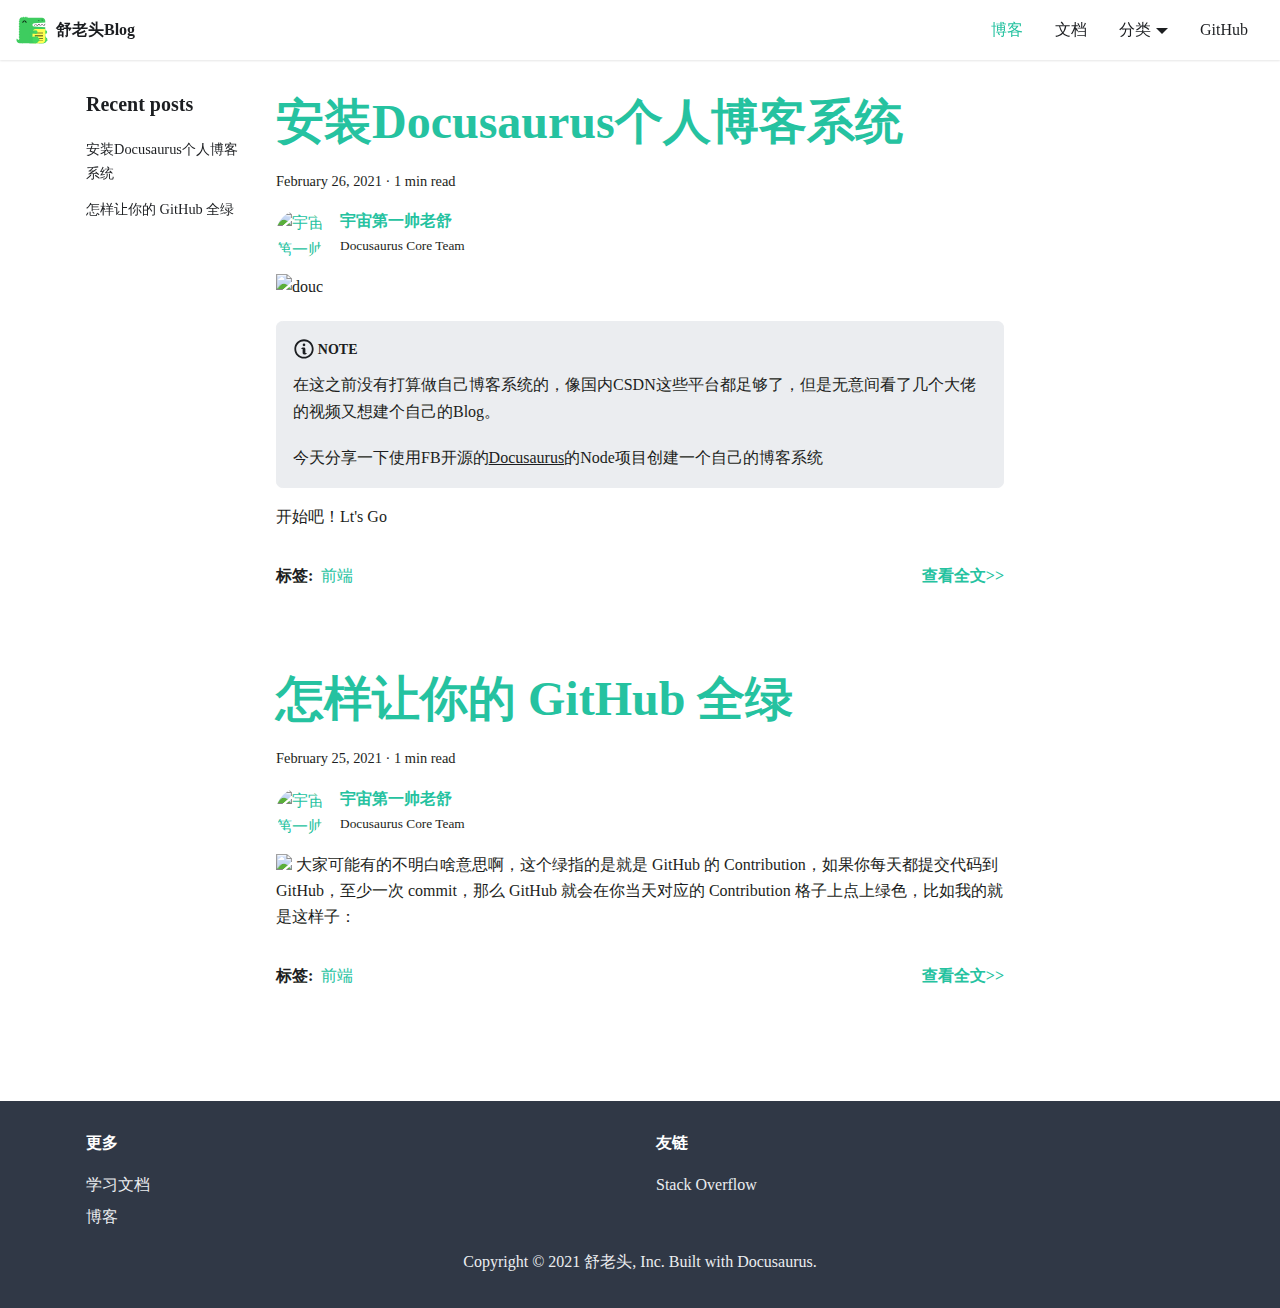
==== commit 53ad0b28: "Deploy website - based on 5073c0bc14d9a068852ec35258d22f88e9f9f5ff" ====
--- a/blog/index.html
+++ b/blog/index.html
@@ -4,28 +4,30 @@
 <meta charset="UTF-8">
 <meta name="viewport" content="width=device-width,initial-scale=1">
 <meta name="generator" content="Docusaurus v2.0.0-alpha.70">
-<link rel="alternate" type="application/rss+xml" href="/blog/rss.xml" title="W Blog RSS Feed">
-<link rel="alternate" type="application/atom+xml" href="/blog/atom.xml" title="W Blog Atom Feed"><title data-react-helmet="true">Blog | W</title><meta data-react-helmet="true" property="og:title" content="Blog | W"><meta data-react-helmet="true" name="description" content="Blog"><meta data-react-helmet="true" property="og:description" content="Blog"><meta data-react-helmet="true" name="twitter:card" content="summary_large_image"><meta data-react-helmet="true" name="docusaurus_locale" content="en"><meta data-react-helmet="true" name="docusaurus_tag" content="default"><link data-react-helmet="true" rel="shortcut icon" href="/img/favicon.ico"><link rel="stylesheet" href="/styles.94d92040.css">
-<link rel="preload" href="/styles.30ac8215.js" as="script">
-<link rel="preload" href="/runtime~main.932aeede.js" as="script">
-<link rel="preload" href="/main.46aeb285.js" as="script">
-<link rel="preload" href="/common.c7348fc9.js" as="script">
-<link rel="preload" href="/20.b764718c.js" as="script">
-<link rel="preload" href="/aa8a2e85.a02d794a.js" as="script">
-<link rel="preload" href="/59c17809.76504251.js" as="script">
-<link rel="preload" href="/b2b675dd.89226f4f.js" as="script">
+<link rel="alternate" type="application/rss+xml" href="/blog/rss.xml" title="舒老头-web前端工程师 Blog RSS Feed">
+<link rel="alternate" type="application/atom+xml" href="/blog/atom.xml" title="舒老头-web前端工程师 Blog Atom Feed"><title data-react-helmet="true">Blog | 舒老头-web前端工程师</title><meta data-react-helmet="true" property="og:title" content="Blog | 舒老头-web前端工程师"><meta data-react-helmet="true" name="description" content="Blog"><meta data-react-helmet="true" property="og:description" content="Blog"><meta data-react-helmet="true" name="twitter:card" content="summary_large_image"><meta data-react-helmet="true" name="docusaurus_locale" content="en"><meta data-react-helmet="true" name="docusaurus_tag" content="default"><link data-react-helmet="true" rel="shortcut icon" href="/img/favicon.ico"><link rel="stylesheet" href="/styles.141cb3f9.css">
+<link rel="preload" href="/styles.c3a50b1d.js" as="script">
+<link rel="preload" href="/runtime~main.29b01396.js" as="script">
+<link rel="preload" href="/main.81048313.js" as="script">
+<link rel="preload" href="/common.a2355bc6.js" as="script">
+<link rel="preload" href="/21.4d853de4.js" as="script">
+<link rel="preload" href="/aa8a2e85.5d6b9193.js" as="script">
+<link rel="preload" href="/bbf66f02.0070a6d0.js" as="script">
+<link rel="preload" href="/59c17809.5db1555b.js" as="script">
+<link rel="preload" href="/b2b675dd.fff39945.js" as="script">
 </head>
 <body>
 <script>!function(){function t(t){document.documentElement.setAttribute("data-theme",t)}var e=function(){var t=null;try{t=localStorage.getItem("theme")}catch(t){}return t}();t(null!==e?e:"light")}()</script><div id="__docusaurus">
-<nav aria-label="Skip navigation links"><button type="button" tabindex="0" class="skipToContent_11B0">Skip to main content</button></nav><nav class="navbar navbar--fixed-top"><div class="navbar__inner"><div class="navbar__items"><div aria-label="Navigation bar toggle" class="navbar__toggle" role="button" tabindex="0"><svg aria-label="Menu" width="30" height="30" viewBox="0 0 30 30" role="img" focusable="false"><title>Menu</title><path stroke="currentColor" stroke-linecap="round" stroke-miterlimit="10" stroke-width="2" d="M4 7h22M4 15h22M4 23h22"></path></svg></div><a class="navbar__brand" href="/"><img src="/img/logo.svg" alt="My Facebook Project Logo" class="themedImage_YANc themedImage--light_3CMI navbar__logo"><img src="/img/logo.svg" alt="My Facebook Project Logo" class="themedImage_YANc themedImage--dark_3ARp navbar__logo"><strong class="navbar__title">舒老头Blog</strong></a></div><div class="navbar__items navbar__items--right"><a aria-current="page" class="navbar__item navbar__link navbar__link--active" href="/blog">博客</a><a class="navbar__item navbar__link" href="/docs/">文档</a><a class="navbar__item navbar__link" href="/blog/tags/">分类</a><a href="https://github.com/facebook/shulaotou" target="_blank" rel="noopener noreferrer" class="navbar__item navbar__link">GitHub</a></div></div><div role="presentation" class="navbar-sidebar__backdrop"></div><div class="navbar-sidebar"><div class="navbar-sidebar__brand"><a class="navbar__brand" href="/"><img src="/img/logo.svg" alt="My Facebook Project Logo" class="themedImage_YANc themedImage--light_3CMI navbar__logo"><img src="/img/logo.svg" alt="My Facebook Project Logo" class="themedImage_YANc themedImage--dark_3ARp navbar__logo"><strong class="navbar__title">舒老头Blog</strong></a></div><div class="navbar-sidebar__items"><div class="menu"><ul class="menu__list"><li class="menu__list-item"><a aria-current="page" class="menu__link navbar__link--active" href="/blog">博客</a></li><li class="menu__list-item"><a class="menu__link" href="/docs/">文档</a></li><li class="menu__list-item"><a class="menu__link" href="/blog/tags/">分类</a></li><li class="menu__list-item"><a href="https://github.com/facebook/shulaotou" target="_blank" rel="noopener noreferrer" class="menu__link">GitHub</a></li></ul></div></div></div></nav><div class="main-wrapper blog-wrapper"><div class="container margin-vert--lg"><div class="row"><div class="col col--2"><div class="sidebar_SWld thin-scrollbar"><h3 class="sidebarItemTitle_Km2m">Recent posts</h3><ul class="sidebarItemList_3UpA"><li class="sidebarItem_2T0D"><a class="sidebarItemLink_v5H9" href="/blog/github">怎样让你的 GitHub 全绿</a></li></ul></div></div><main class="col col--8"><article class="margin-bottom--xl"><header><h2 class="margin-bottom--sm blogPostTitle_3-lP"><a href="/blog/github">怎样让你的 GitHub 全绿</a></h2><div class="margin-vert--md"><time datetime="2021-02-25T18:22:41.180Z" class="blogPostDate_Ta7i">February 25, 2021  · 1 min read</time></div><div class="avatar margin-vert--md"><a class="avatar__photo-link avatar__photo" href="https://github.com/wgao19" target="_blank" rel="noreferrer noopener"><img src="https://avatars1.githubusercontent.com/u/2055384?v=4" alt="Gao Wei"></a><div class="avatar__intro"><h4 class="avatar__name"><a href="https://github.com/wgao19" target="_blank" rel="noreferrer noopener">Gao Wei</a></h4><small class="avatar__subtitle">Docusaurus Core Team</small></div></div></header><section class="markdown"><p><img src="https://qiniu.cuiqingcai.com/bir3j.png" alt="11">
-大家可能有的不明白啥意思啊，这个绿指的是就是 GitHub 的 Contribution，如果你每天都提交代码到 GitHub，至少一次 commit，那么 GitHub 就会在你当天对应的 Contribution 格子上点上绿色，比如我的就是这样子：</p></section><footer class="row margin-vert--lg"><div class="col"><strong>Tags:</strong><a class="margin-horiz--sm" href="/blog/tags/hola">hola</a><a class="margin-horiz--sm" href="/blog/tags/docusaurus">docusaurus</a></div><div class="col text--right"><a aria-label="Read more about 怎样让你的 GitHub 全绿" href="/blog/github"><strong>Read More</strong></a></div></footer></article><nav class="pagination-nav" aria-label="Blog list page navigation"><div class="pagination-nav__item"></div><div class="pagination-nav__item pagination-nav__item--next"></div></nav></main></div></div></div><footer class="footer footer--dark"><div class="container"><div class="row footer__links"><div class="col footer__col"><h4 class="footer__title">Learn</h4><ul class="footer__items"><li class="footer__item"><a class="footer__link-item" href="/docs/">Style Guide</a></li><li class="footer__item"><a class="footer__link-item" href="/docs/doc2">Second Doc</a></li></ul></div><div class="col footer__col"><h4 class="footer__title">Community</h4><ul class="footer__items"><li class="footer__item"><a href="https://stackoverflow.com/questions/tagged/docusaurus" target="_blank" rel="noopener noreferrer" class="footer__link-item">Stack Overflow</a></li><li class="footer__item"><a href="https://twitter.com/docusaurus" target="_blank" rel="noopener noreferrer" class="footer__link-item">Twitter</a></li><li class="footer__item"><a href="https://discordapp.com/invite/docusaurus" target="_blank" rel="noopener noreferrer" class="footer__link-item">Discord</a></li></ul></div><div class="col footer__col"><h4 class="footer__title">More</h4><ul class="footer__items"><li class="footer__item"><a class="footer__link-item" href="/blog">Blog</a></li><li class="footer__item"><a href="https://github.com/facebook/docusaurus" target="_blank" rel="noopener noreferrer" class="footer__link-item">GitHub</a></li></ul></div><div class="col footer__col"><h4 class="footer__title">Legal</h4><ul class="footer__items"><li class="footer__item"><a href="https://opensource.facebook.com/legal/privacy/" target="_blank" rel="noopener noreferrer" class="footer__link-item">Privacy</a></li><li class="footer__item"><a href="https://opensource.facebook.com/legal/terms/" target="_blank" rel="noopener noreferrer" class="footer__link-item">Terms</a></li></ul></div></div><div class="footer__bottom text--center"><div class="margin-bottom--sm"><a href="https://opensource.facebook.com" target="_blank" rel="noopener noreferrer" class="footerLogoLink_31Aa"><img class="footer__logo" alt="Facebook Open Source Logo" src="/img/oss_logo.png"></a></div><div class="footer__copyright">Copyright © 2021 Facebook, Inc. Built with Docusaurus.</div></div></div></footer></div>
-<script src="/styles.30ac8215.js"></script>
-<script src="/runtime~main.932aeede.js"></script>
-<script src="/main.46aeb285.js"></script>
-<script src="/common.c7348fc9.js"></script>
-<script src="/20.b764718c.js"></script>
-<script src="/aa8a2e85.a02d794a.js"></script>
-<script src="/59c17809.76504251.js"></script>
-<script src="/b2b675dd.89226f4f.js"></script>
+<nav aria-label="Skip navigation links"><button type="button" tabindex="0" class="skipToContent_11B0">Skip to main content</button></nav><nav class="navbar navbar--fixed-top"><div class="navbar__inner"><div class="navbar__items"><div aria-label="Navigation bar toggle" class="navbar__toggle" role="button" tabindex="0"><svg aria-label="Menu" width="30" height="30" viewBox="0 0 30 30" role="img" focusable="false"><title>Menu</title><path stroke="currentColor" stroke-linecap="round" stroke-miterlimit="10" stroke-width="2" d="M4 7h22M4 15h22M4 23h22"></path></svg></div><a class="navbar__brand" href="/"><img src="/img/logo.svg" alt="My Facebook Project Logo" class="themedImage_YANc themedImage--light_3CMI navbar__logo"><img src="/img/logo.svg" alt="My Facebook Project Logo" class="themedImage_YANc themedImage--dark_3ARp navbar__logo"><strong class="navbar__title">舒老头Blog</strong></a></div><div class="navbar__items navbar__items--right"><a aria-current="page" class="navbar__item navbar__link navbar__link--active" href="/blog">博客</a><a class="navbar__item navbar__link" href="/docs/">文档</a><div class="navbar__item dropdown dropdown--hoverable dropdown--right"><a href="#" class="navbar__item navbar__link">分类</a><ul class="dropdown__menu"><li><a class="dropdown__link" href="/blog/tags/前端">前端</a></li></ul></div><a href="https://github.com/facebook/shulaotou" target="_blank" rel="noopener noreferrer" class="navbar__item navbar__link">GitHub</a></div></div><div role="presentation" class="navbar-sidebar__backdrop"></div><div class="navbar-sidebar"><div class="navbar-sidebar__brand"><a class="navbar__brand" href="/"><img src="/img/logo.svg" alt="My Facebook Project Logo" class="themedImage_YANc themedImage--light_3CMI navbar__logo"><img src="/img/logo.svg" alt="My Facebook Project Logo" class="themedImage_YANc themedImage--dark_3ARp navbar__logo"><strong class="navbar__title">舒老头Blog</strong></a></div><div class="navbar-sidebar__items"><div class="menu"><ul class="menu__list"><li class="menu__list-item"><a aria-current="page" class="menu__link navbar__link--active" href="/blog">博客</a></li><li class="menu__list-item"><a class="menu__link" href="/docs/">文档</a></li><li class="menu__list-item menu__list-item--collapsed"><a href="#" role="button" class="menu__link menu__link--sublist">分类</a><ul class="menu__list"><li class="menu__list-item"><a class="menu__link" href="/blog/tags/前端">前端</a></li></ul></li><li class="menu__list-item"><a href="https://github.com/facebook/shulaotou" target="_blank" rel="noopener noreferrer" class="menu__link">GitHub</a></li></ul></div></div></div></nav><div class="main-wrapper blog-wrapper"><div class="container margin-vert--lg"><div class="row"><div class="col col--2"><div class="sidebar_SWld thin-scrollbar"><h3 class="sidebarItemTitle_Km2m">Recent posts</h3><ul class="sidebarItemList_3UpA"><li class="sidebarItem_2T0D"><a class="sidebarItemLink_v5H9" href="/blog/installblog">安装Docusaurus个人博客系统</a></li><li class="sidebarItem_2T0D"><a class="sidebarItemLink_v5H9" href="/blog/github">怎样让你的 GitHub 全绿</a></li></ul></div></div><main class="col col--8"><article class="margin-bottom--xl"><header><h2 class="margin-bottom--sm blogPostTitle_3-lP"><a href="/blog/installblog">安装Docusaurus个人博客系统</a></h2><div class="margin-vert--md"><time datetime="2021-02-26T08:36:26.439Z" class="blogPostDate_Ta7i">February 26, 2021  · 1 min read</time></div><div class="avatar margin-vert--md"><a class="avatar__photo-link avatar__photo" href="https://github.com/shulaotou" target="_blank" rel="noreferrer noopener"><img src="https://avatars.githubusercontent.com/u/46835713?s=400&amp;u=f405dcb615802cf2e0c8d4855fd15f65886380fb&amp;v=4" alt="宇宙第一帅老舒"></a><div class="avatar__intro"><h4 class="avatar__name"><a href="https://github.com/shulaotou" target="_blank" rel="noreferrer noopener">宇宙第一帅老舒</a></h4><small class="avatar__subtitle">Docusaurus Core Team</small></div></div></header><section class="markdown"><p><img src="https://www.docusaurus.cn/assets/images/docusaurus-slash-first-birthday-71e4f41412bd9df66b30df131ce8dc67.svg" alt="douc"></p><div class="admonition admonition-note alert alert--secondary"><div class="admonition-heading"><h5><span class="admonition-icon"><svg xmlns="http://www.w3.org/2000/svg" width="14" height="16" viewBox="0 0 14 16"><path fill-rule="evenodd" d="M6.3 5.69a.942.942 0 0 1-.28-.7c0-.28.09-.52.28-.7.19-.18.42-.28.7-.28.28 0 .52.09.7.28.18.19.28.42.28.7 0 .28-.09.52-.28.7a1 1 0 0 1-.7.3c-.28 0-.52-.11-.7-.3zM8 7.99c-.02-.25-.11-.48-.31-.69-.2-.19-.42-.3-.69-.31H6c-.27.02-.48.13-.69.31-.2.2-.3.44-.31.69h1v3c.02.27.11.5.31.69.2.2.42.31.69.31h1c.27 0 .48-.11.69-.31.2-.19.3-.42.31-.69H8V7.98v.01zM7 2.3c-3.14 0-5.7 2.54-5.7 5.68 0 3.14 2.56 5.7 5.7 5.7s5.7-2.55 5.7-5.7c0-3.15-2.56-5.69-5.7-5.69v.01zM7 .98c3.86 0 7 3.14 7 7s-3.14 7-7 7-7-3.12-7-7 3.14-7 7-7z"></path></svg></span>note</h5></div><div class="admonition-content"><p>在这之前没有打算做自己博客系统的，像国内CSDN这些平台都足够了，但是无意间看了几个大佬的视频又想建个自己的Blog。</p><p>今天分享一下使用FB开源的<a href="https://www.docusaurus.cn" target="_blank" rel="noopener noreferrer">Docusaurus</a>的Node项目创建一个自己的博客系统</p></div></div><p>开始吧！Lt&#x27;s Go</p></section><footer class="row margin-vert--lg"><div class="col"><strong>标签:</strong><a class="margin-horiz--sm" href="/blog/tags/前端">前端</a></div><div class="col text--right"><a aria-label="Read more about 安装Docusaurus个人博客系统" href="/blog/installblog"><strong>查看全文&gt;&gt;</strong></a></div></footer></article><article class="margin-bottom--xl"><header><h2 class="margin-bottom--sm blogPostTitle_3-lP"><a href="/blog/github">怎样让你的 GitHub 全绿</a></h2><div class="margin-vert--md"><time datetime="2021-02-25T18:22:41.180Z" class="blogPostDate_Ta7i">February 25, 2021  · 1 min read</time></div><div class="avatar margin-vert--md"><a class="avatar__photo-link avatar__photo" href="https://github.com/shulaotou" target="_blank" rel="noreferrer noopener"><img src="https://avatars.githubusercontent.com/u/46835713?s=400&amp;u=f405dcb615802cf2e0c8d4855fd15f65886380fb&amp;v=4" alt="宇宙第一帅老舒"></a><div class="avatar__intro"><h4 class="avatar__name"><a href="https://github.com/shulaotou" target="_blank" rel="noreferrer noopener">宇宙第一帅老舒</a></h4><small class="avatar__subtitle">Docusaurus Core Team</small></div></div></header><section class="markdown"><p><img src="https://qiniu.cuiqingcai.com/bir3j.png" alt="	">
+大家可能有的不明白啥意思啊，这个绿指的是就是 GitHub 的 Contribution，如果你每天都提交代码到 GitHub，至少一次 commit，那么 GitHub 就会在你当天对应的 Contribution 格子上点上绿色，比如我的就是这样子：</p></section><footer class="row margin-vert--lg"><div class="col"><strong>标签:</strong><a class="margin-horiz--sm" href="/blog/tags/前端">前端</a></div><div class="col text--right"><a aria-label="Read more about 怎样让你的 GitHub 全绿" href="/blog/github"><strong>查看全文&gt;&gt;</strong></a></div></footer></article><nav class="pagination-nav" aria-label="Blog list page navigation"><div class="pagination-nav__item"></div><div class="pagination-nav__item pagination-nav__item--next"></div></nav></main></div></div></div><footer class="footer footer--dark"><div class="container"><div class="row footer__links"><div class="col footer__col"><h4 class="footer__title">更多</h4><ul class="footer__items"><li class="footer__item"><a class="footer__link-item" href="/docs/">学习文档</a></li><li class="footer__item"><a class="footer__link-item" href="/blog/">博客</a></li></ul></div><div class="col footer__col"><h4 class="footer__title">友链</h4><ul class="footer__items"><li class="footer__item"><a href="https://stackoverflow.com/questions/tagged/docusaurus" target="_blank" rel="noopener noreferrer" class="footer__link-item">Stack Overflow</a></li></ul></div></div><div class="footer__bottom text--center"><div class="footer__copyright">Copyright © 2021 舒老头, Inc. Built with Docusaurus.</div></div></div></footer></div>
+<script src="/styles.c3a50b1d.js"></script>
+<script src="/runtime~main.29b01396.js"></script>
+<script src="/main.81048313.js"></script>
+<script src="/common.a2355bc6.js"></script>
+<script src="/21.4d853de4.js"></script>
+<script src="/aa8a2e85.5d6b9193.js"></script>
+<script src="/bbf66f02.0070a6d0.js"></script>
+<script src="/59c17809.5db1555b.js"></script>
+<script src="/b2b675dd.fff39945.js"></script>
 </body>
 </html>--- a/styles.141cb3f9.css
+++ b/styles.141cb3f9.css
@@ -0,0 +1 @@
+.row .col,img{max-width:100%}.markdown li,body{word-wrap:break-word}pre,table{overflow:auto}blockquote,pre{margin:0 0 var(--ifm-spacing-vertical)}.button,.close{-webkit-appearance:none;cursor:pointer}.breadcrumbs__link,.button{transition-timing-function:var(--ifm-transition-timing-default)}.button,.react-toggle{-webkit-user-select:none;-ms-user-select:none}.button--link,a{-webkit-text-decoration:var(--ifm-link-decoration)}.menu--show,.navbar{-webkit-backdrop-filter:var(--ifm-code-nav-blur)}.button,.close,.menu__link,.navbar__link{cursor:pointer}.tabs__item,hr,img{box-sizing:content-box}.react-toggle,html{-webkit-tap-highlight-color:transparent}.footer__items,.menu__list,.pills__item,.sidebarItem_2T0D{list-style-type:none}:root{--ra-admonition-background-color:var(--ifm-alert-background-color);--ra-admonition-border-width:var(--ifm-alert-border-width);--ra-admonition-border-color:var(--ifm-alert-border-color);--ra-admonition-border-radius:var(--ifm-alert-border-radius);--ra-admonition-color:var(--ifm-alert-color);--ra-admonition-padding-vertical:var(--ifm-alert-padding-vertical);--ra-admonition-padding-horizontal:var(--ifm-alert-padding-horizontal);--ra-color-note:var(--ifm-color-secondary);--ra-color-important:var(--ifm-color-info);--ra-color-tip:var(--ifm-color-success);--ra-color-caution:var(--ifm-color-warning);--ra-color-warning:var(--ifm-color-danger);--ra-color-text-dark:var(--ifm-color-gray-900);--ifm-dark-value:10%;--ifm-darker-value:15%;--ifm-darkest-value:30%;--ifm-light-value:15%;--ifm-lighter-value:30%;--ifm-lightest-value:50%;--ifm-color-secondary:#ebedf0;--ifm-color-secondary-dark:#d4d5d8;--ifm-color-secondary-darker:#c8c9cc;--ifm-color-secondary-darkest:#a4a6a8;--ifm-color-secondary-light:#eef0f2;--ifm-color-secondary-lighter:#f1f2f5;--ifm-color-secondary-lightest:#f5f6f8;--ifm-color-success:#00a400;--ifm-color-success-dark:#009400;--ifm-color-success-darker:#008b00;--ifm-color-success-darkest:#007300;--ifm-color-success-light:#26b226;--ifm-color-success-lighter:#4dbf4d;--ifm-color-success-lightest:#80d280;--ifm-color-info:#54c7ec;--ifm-color-info-dark:#4cb3d4;--ifm-color-info-darker:#47a9c9;--ifm-color-info-darkest:#3b8ba5;--ifm-color-info-light:#6ecfef;--ifm-color-info-lighter:#87d8f2;--ifm-color-info-lightest:#aae3f6;--ifm-color-warning:#ffba00;--ifm-color-warning-dark:#e6a700;--ifm-color-warning-darker:#d99e00;--ifm-color-warning-darkest:#b38200;--ifm-color-warning-light:#ffc426;--ifm-color-warning-lighter:#ffcf4d;--ifm-color-warning-lightest:#ffdd80;--ifm-color-danger:#fa383e;--ifm-color-danger-dark:#e13238;--ifm-color-danger-darker:#d53035;--ifm-color-danger-darkest:#af272b;--ifm-color-danger-light:#fb565b;--ifm-color-danger-lighter:#fb7478;--ifm-color-danger-lightest:#fd9c9f;--ifm-color-white:#fff;--ifm-color-black:#000;--ifm-color-gray-0:var(--ifm-color-white);--ifm-color-gray-100:#f5f6f7;--ifm-color-gray-200:#ebedf0;--ifm-color-gray-300:#dadde1;--ifm-color-gray-400:#ccd0d5;--ifm-color-gray-500:#bec3c9;--ifm-color-gray-600:#8d949e;--ifm-color-gray-700:#606770;--ifm-color-gray-800:#444950;--ifm-color-gray-900:#1c1e21;--ifm-color-gray-1000:var(--ifm-color-black);--ifm-color-emphasis-0:var(--ifm-color-gray-0);--ifm-color-emphasis-100:var(--ifm-color-gray-100);--ifm-color-emphasis-200:var(--ifm-color-gray-200);--ifm-color-emphasis-300:var(--ifm-color-gray-300);--ifm-color-emphasis-400:var(--ifm-color-gray-400);--ifm-color-emphasis-500:var(--ifm-color-gray-500);--ifm-color-emphasis-600:var(--ifm-color-gray-600);--ifm-color-emphasis-700:var(--ifm-color-gray-700);--ifm-color-emphasis-800:var(--ifm-color-gray-800);--ifm-color-emphasis-900:var(--ifm-color-gray-900);--ifm-color-emphasis-1000:var(--ifm-color-gray-1000);--ifm-color-content:var(--ifm-color-emphasis-900);--ifm-color-content-inverse:var(--ifm-color-emphasis-0);--ifm-color-content-secondary:#606770;--ifm-background-color:transparent;--ifm-background-surface-color:var(--ifm-color-content-inverse);--ifm-global-border-width:1px;--ifm-global-radius:0.4rem;--ifm-hover-overlay:rgba(0,0,0,0.05);--ifm-font-color-base:var(--ifm-color-content);--ifm-font-color-secondary:var(--ifm-color-content-secondary);--ifm-font-family-base:system-ui,-apple-system,Segoe UI,Roboto,Ubuntu,Cantarell,Noto Sans,sans-serif,BlinkMacSystemFont,"Segoe UI",Helvetica,Arial,sans-serif,"Apple Color Emoji","Segoe UI Emoji","Segoe UI Symbol";--ifm-font-family-monospace:SFMono-Regular,Menlo,Monaco,Consolas,"Liberation Mono","Courier New",monospace;--ifm-font-size-base:100%;--ifm-font-weight-light:300;--ifm-font-weight-normal:400;--ifm-font-weight-semibold:500;--ifm-font-weight-bold:700;--ifm-font-weight-base:var(--ifm-font-weight-normal);--ifm-line-height-base:1.65;--ifm-global-spacing:1rem;--ifm-spacing-vertical:var(--ifm-global-spacing);--ifm-spacing-horizontal:var(--ifm-global-spacing);--ifm-transition-fast:200ms;--ifm-transition-slow:400ms;--ifm-transition-timing-default:cubic-bezier(0.08,0.52,0.52,1);--ifm-global-shadow-lw:0 1px 2px 0 rgba(0,0,0,0.1);--ifm-global-shadow-md:0 5px 40px rgba(0,0,0,0.2);--ifm-global-shadow-tl:0 12px 28px 0 rgba(0,0,0,0.2),0 2px 4px 0 rgba(0,0,0,0.1);--ifm-z-index-dropdown:2;--ifm-z-index-fixed:3;--ifm-z-index-overlay:4;--ifm-container-width:1140px;--ifm-code-background:var(--ifm-color-emphasis-200);--ifm-code-border-radius:var(--ifm-global-radius);--ifm-code-color:var(--ifm-color-emphasis-900);--ifm-code-padding-horizontal:0.4rem;--ifm-code-padding-vertical:0.2rem;--ifm-pre-background:var(--ifm-color-emphasis-100);--ifm-pre-border-radius:var(--ifm-code-border-radius);--ifm-pre-color:inherit;--ifm-pre-line-height:1.45;--ifm-pre-padding:1rem;--ifm-heading-color:inherit;--ifm-heading-margin-top:0;--ifm-heading-margin-bottom:var(--ifm-spacing-vertical);--ifm-heading-font-family:inherit;--ifm-heading-font-weight:var(--ifm-font-weight-bold);--ifm-heading-line-height:1.25;--ifm-h1-font-size:2rem;--ifm-h2-font-size:1.5rem;--ifm-h3-font-size:1.25rem;--ifm-h4-font-size:1rem;--ifm-h5-font-size:0.875rem;--ifm-h6-font-size:0.85rem;--ifm-image-alignment-padding:1.25rem;--ifm-leading-desktop:1.25;--ifm-leading:calc(var(--ifm-leading-desktop)*1rem);--ifm-list-left-padding:2rem;--ifm-list-margin:1rem;--ifm-list-item-margin:0.25rem;--ifm-list-paragraph-margin:1rem;--ifm-table-cell-padding:0.75rem;--ifm-table-background:transparent;--ifm-table-stripe-background:var(--ifm-color-emphasis-100);--ifm-table-border-width:1px;--ifm-table-border-color:var(--ifm-color-emphasis-300);--ifm-table-head-background:inherit;--ifm-table-head-color:inherit;--ifm-table-head-font-weight:var(--ifm-font-weight-bold);--ifm-table-cell-color:inherit;--ifm-link-color:var(--ifm-color-primary);--ifm-link-decoration:none;--ifm-link-hover-color:var(--ifm-link-color);--ifm-link-hover-decoration:underline;--ifm-paragraph-margin-bottom:var(--ifm-leading);--ifm-blockquote-color:#6a737d;--ifm-blockquote-font-size:var(--ifm-font-size-base);--ifm-blockquote-padding-horizontal:1rem;--ifm-blockquote-padding-vertical:1rem;--ifm-hr-border-color:var(--ifm-color-emphasis-500);--ifm-hr-border-width:1px;--ifm-hr-margin-vertical:1.5rem;--ifm-alert-background-color:inherit;--ifm-alert-border-color:inherit;--ifm-alert-border-radius:var(--ifm-global-radius);--ifm-alert-border-width:var(--ifm-global-border-width);--ifm-alert-color:var(--ifm-font-color-base-inverse);--ifm-alert-padding-horizontal:var(--ifm-spacing-horizontal);--ifm-alert-padding-vertical:var(--ifm-spacing-vertical);--ifm-avatar-intro-margin:1rem;--ifm-avatar-intro-alignment:inherit;--ifm-avatar-photo-size-sm:2rem;--ifm-avatar-photo-size-md:3rem;--ifm-avatar-photo-size-lg:4rem;--ifm-avatar-photo-size-xl:6rem;--ifm-badge-background-color:inherit;--ifm-badge-border-color:inherit;--ifm-badge-border-radius:var(--ifm-global-radius);--ifm-badge-border-width:var(--ifm-global-border-width);--ifm-badge-color:var(--ifm-color-white);--ifm-badge-padding-horizontal:calc(var(--ifm-spacing-horizontal)*0.5);--ifm-badge-padding-vertical:calc(var(--ifm-spacing-vertical)*0.25);--ifm-breadcrumb-border-radius:1.5rem;--ifm-breadcrumb-spacing:0.0625rem;--ifm-breadcrumb-color-active:var(--ifm-color-primary);--ifm-breadcrumb-item-background-active:var(--ifm-hover-overlay);--ifm-breadcrumb-padding-horizontal:1rem;--ifm-breadcrumb-padding-vertical:0.5rem;--ifm-breadcrumb-size-multiplier:1;--ifm-breadcrumb-separator:url('data:image/svg+xml;utf8,<svg xmlns="http://www.w3.org/2000/svg" x="0px" y="0px" viewBox="0 0 256 256"><g><g><polygon points="79.093,0 48.907,30.187 146.72,128 48.907,225.813 79.093,256 207.093,128"/></g></g><g></g><g></g><g></g><g></g><g></g><g></g><g></g><g></g><g></g><g></g><g></g><g></g><g></g><g></g><g></g></svg>');--ifm-breadcrumb-separator-filter:none;--ifm-breadcrumb-separator-size:0.5rem;--ifm-breadcrumb-separator-size-multiplier:1.25;--ifm-button-background-color:inherit;--ifm-button-border-color:var(--ifm-button-background-color);--ifm-button-border-width:var(--ifm-global-border-width);--ifm-button-color:var(--ifm-font-color-base-inverse);--ifm-button-font-weight:var(--ifm-font-weight-bold);--ifm-button-padding-horizontal:1.5rem;--ifm-button-padding-vertical:0.375rem;--ifm-button-size-multiplier:1;--ifm-button-transition-duration:var(--ifm-transition-fast);--ifm-button-border-radius:calc(var(--ifm-global-radius)*var(--ifm-button-size-multiplier));--ifm-button-group-margin:2px;--ifm-card-background-color:var(--ifm-background-surface-color);--ifm-card-border-radius:calc(var(--ifm-global-radius)*2);--ifm-card-horizontal-spacing:var(--ifm-global-spacing);--ifm-card-vertical-spacing:var(--ifm-global-spacing);--ifm-toc-border-color:var(--ifm-color-emphasis-300);--ifm-toc-link-color:var(--ifm-color-content-secondary);--ifm-toc-padding-left:0.5rem;--ifm-toc-padding-vertical:0.5rem;--ifm-dropdown-background-color:var(--ifm-background-surface-color);--ifm-dropdown-font-weight:var(--ifm-font-weight-semibold);--ifm-dropdown-link-color:var(--ifm-font-color-base);--ifm-dropdown-hover-background-color:var(--ifm-hover-overlay);--ifm-footer-background-color:var(--ifm-color-emphasis-100);--ifm-footer-color:inherit;--ifm-footer-link-color:var(--ifm-color-emphasis-700);--ifm-footer-link-hover-color:var(--ifm-color-primary);--ifm-footer-link-horizontal-spacing:0.5rem;--ifm-footer-padding-horizontal:calc(var(--ifm-spacing-horizontal)*2);--ifm-footer-padding-vertical:calc(var(--ifm-spacing-vertical)*2);--ifm-footer-title-color:inherit;--ifm-hero-background-color:var(--ifm-background-surface-color);--ifm-hero-text-color:var(--ifm-color-emphasis-800);--ifm-menu-color:var(--ifm-color-emphasis-700);--ifm-menu-color-active:var(--ifm-color-primary);--ifm-menu-color-background-active:var(--ifm-hover-overlay);--ifm-menu-color-background-hover:var(--ifm-hover-overlay);--ifm-menu-link-padding-horizontal:1rem;--ifm-menu-link-padding-vertical:0.375rem;--ifm-menu-link-sublist-icon:url('data:image/svg+xml;utf8,<svg xmlns="http://www.w3.org/2000/svg" width="16px" height="16px" viewBox="0 0 24 24"><path fill="rgba(0,0,0,0.5)" d="M7.41 15.41L12 10.83l4.59 4.58L18 14l-6-6-6 6z"></path></svg>');--ifm-menu-link-sublist-icon-filter:none;--ifm-navbar-background-color:var(--ifm-background-surface-color);--ifm-navbar-height:3.75rem;--ifm-navbar-item-padding-horizontal:1rem;--ifm-navbar-item-padding-vertical:0.25rem;--ifm-navbar-link-color:var(--ifm-font-color-base);--ifm-navbar-link-hover-color:var(--ifm-color-primary);--ifm-navbar-link-active-color:var(--ifm-link-color);--ifm-navbar-padding-horizontal:var(--ifm-spacing-horizontal);--ifm-navbar-padding-vertical:calc(var(--ifm-spacing-vertical)*0.5);--ifm-navbar-shadow:var(--ifm-global-shadow-lw);--ifm-navbar-search-input-background-color:var(--ifm-color-emphasis-200);--ifm-navbar-search-input-color:var(--ifm-color-emphasis-800);--ifm-navbar-search-input-placeholder-color:var(--ifm-color-emphasis-500);--ifm-navbar-search-input-icon:url('data:image/svg+xml;utf8,<svg fill="currentColor" xmlns="http://www.w3.org/2000/svg" viewBox="0 0 16 16" height="16px" width="16px"><path d="M6.02945,10.20327a4.17382,4.17382,0,1,1,4.17382-4.17382A4.15609,4.15609,0,0,1,6.02945,10.20327Zm9.69195,4.2199L10.8989,9.59979A5.88021,5.88021,0,0,0,12.058,6.02856,6.00467,6.00467,0,1,0,9.59979,10.8989l4.82338,4.82338a.89729.89729,0,0,0,1.29912,0,.89749.89749,0,0,0-.00087-1.29909Z" /></svg>');--ifm-navbar-sidebar-width:80vw;--ifm-pagination-border-radius:calc(var(--ifm-global-radius)*var(--ifm-pagination-size-multiplier));--ifm-pagination-color-active:var(--ifm-color-primary);--ifm-pagination-font-size:1rem;--ifm-pagination-item-active-background:var(--ifm-hover-overlay);--ifm-pagination-page-spacing:0.0625rem;--ifm-pagination-padding-horizontal:calc(var(--ifm-spacing-horizontal)*1);--ifm-pagination-padding-vertical:calc(var(--ifm-spacing-vertical)*0.25);--ifm-pagination-size-multiplier:1;--ifm-pagination-nav-border-radius:var(--ifm-global-radius);--ifm-pagination-nav-color-hover:var(--ifm-color-primary);--ifm-pills-color-active:var(--ifm-color-primary);--ifm-pills-color-background-active:var(--ifm-hover-overlay);--ifm-pills-spacing:0.0625rem;--ifm-tabs-color:var(--ifm-font-color-secondary);--ifm-tabs-color-active:var(--ifm-color-primary);--ifm-tabs-padding-horizontal:1rem;--ifm-tabs-padding-vertical:1rem;--ifm-tabs-spacing:0.0625rem;--ifm-scrollbar-size:7px;--ifm-scrollbar-track-background-color:#f1f1f1;--ifm-scrollbar-thumb-background-color:#888;--ifm-scrollbar-thumb-hover-background-color:#555;--ifm-color-primary:#25c2a0;--ifm-color-primary-dark:#21af90;--ifm-color-primary-darker:#1fa588;--ifm-color-primary-darkest:#1a8870;--ifm-color-primary-light:#46cbae;--ifm-color-primary-lighter:#66d4bd;--ifm-color-primary-lightest:#92e0d0;--ifm-code-font-size:95%;--ifm-color-nav-bj:hsla(0,0%,100%,0.7);--ifm-code-nav-blur:blur(35px);--ifm-font-color-base-inverse:#000;--docusaurus-announcement-bar-height:auto;--collapse-button-bg-color-dark:#2e333a;--doc-sidebar-width:300px}.admonition{margin-bottom:1em;--ra-admonition-icon-color:var(--ra-admonition-color)}.admonition:not(.alert){background-color:var(--ra-admonition-background-color);border:var(--ra-admonition-border-width) solid var(--ra-admonition-border-color);border-radius:var(--ra-admonition-border-radius);box-sizing:border-box;color:var(--ra-admonition-color);padding:var(--ra-admonition-padding-vertical) var(--ra-admonition-padding-horizontal);--ra-admonition-background-color:var(--ifm-color-primary)}.container,.row .col{padding:0 var(--ifm-spacing-horizontal);width:100%}.admonition h5{margin-top:0;margin-bottom:8px;text-transform:uppercase}.admonition-icon{display:inline-block;vertical-align:middle;margin-right:.2em}.admonition-icon svg{display:inline-block;width:22px;height:22px;stroke-width:0;fill:var(--ra-admonition-icon-color);stroke:var(--ra-admonition-icon-color)}.admonition-content>:last-child,blockquote>:last-child{margin-bottom:0}.admonition-note{--ra-admonition-color:var(--ra-color-text-dark)}*{box-sizing:border-box}html{font:var(--ifm-font-size-base)/var(--ifm-line-height-base) var(--ifm-font-family-base);background-color:var(--ifm-background-color);color:var(--ifm-font-color-base);text-rendering:optimizelegibility;-webkit-font-smoothing:antialiased;-ms-text-size-adjust:100%;-webkit-text-size-adjust:100%}body{font-family:webfont!important;margin:0;transition:var(--ifm-transition-fast) ease color}.container{max-width:var(--ifm-container-width);margin:0 auto}.padding-bottom--none,.padding-vert--none{padding-bottom:0!important}.padding-top--none,.padding-vert--none{padding-top:0!important}.padding-horiz--none,.padding-left--none{padding-left:0!important}.padding-horiz--none,.padding-right--none{padding-right:0!important}.container--fluid{max-width:inherit}.row{display:flex;flex-direction:row;flex-wrap:wrap;margin:0 calc(var(--ifm-spacing-horizontal)*-1)}.margin-bottom--none,.margin-vert--none,.markdown>:last-child{margin-bottom:0!important}.margin-top--none,.margin-vert--none,.markdown>:first-child{margin-top:0!important}.row .col{--ifm-col-width:100%;flex:1 0;margin-left:0}.row .col.col--1,.row .col.col--2,.row .col.col--3,.row .col[class*=col--]{flex:0 0 var(--ifm-col-width);max-width:var(--ifm-col-width)}.row .col.col--1{--ifm-col-width:8.33333%}.row .col.col--offset-1{margin-left:8.33333%}.row .col.col--2{--ifm-col-width:16.66667%}.row .col.col--offset-2{margin-left:16.66667%}.row .col.col--3{--ifm-col-width:25%}.row .col.col--offset-3{margin-left:25%}.row .col.col--4{--ifm-col-width:33.33333%;flex:0 0 var(--ifm-col-width);max-width:var(--ifm-col-width)}.row .col.col--offset-4{margin-left:33.33333%}.row .col.col--5{--ifm-col-width:41.66667%;flex:0 0 var(--ifm-col-width);max-width:var(--ifm-col-width)}.row .col.col--6,.row .col.col--7{flex:0 0 var(--ifm-col-width);max-width:var(--ifm-col-width)}.row .col.col--offset-5{margin-left:41.66667%}.row .col.col--6{--ifm-col-width:50%}.row .col.col--offset-6{margin-left:50%}.row .col.col--7{--ifm-col-width:58.33333%}.row .col.col--offset-7{margin-left:58.33333%}.row .col.col--8{--ifm-col-width:66.66667%;flex:0 0 var(--ifm-col-width);max-width:var(--ifm-col-width)}.row .col.col--offset-8{margin-left:66.66667%}.row .col.col--9{--ifm-col-width:75%;flex:0 0 var(--ifm-col-width);max-width:var(--ifm-col-width)}.row .col.col--10,.row .col.col--11{flex:0 0 var(--ifm-col-width);max-width:var(--ifm-col-width)}.row .col.col--offset-9{margin-left:75%}.row .col.col--10{--ifm-col-width:83.33333%}.row .col.col--offset-10{margin-left:83.33333%}.row .col.col--11{--ifm-col-width:91.66667%}.row .col.col--offset-11{margin-left:91.66667%}.row .col.col--12{--ifm-col-width:100%;flex:0 0 var(--ifm-col-width);max-width:var(--ifm-col-width)}.row .col.col--offset-12{margin-left:100%}.row--no-gutters{margin-left:0;margin-right:0}.margin-horiz--none,.margin-left--none{margin-left:0!important}.margin-horiz--none,.margin-right--none{margin-right:0!important}.row--no-gutters>.col{padding-left:0;padding-right:0}.row--align-top{align-items:flex-start}.row--align-bottom{align-items:flex-end}.row--align-center{align-items:center}.row--align-stretch{align-items:stretch}.row--align-baseline{align-items:baseline}.margin--none{margin:0!important}.margin-bottom--xs,.margin-vert--xs{margin-bottom:.25rem!important}.margin-top--xs,.margin-vert--xs{margin-top:.25rem!important}.margin-horiz--xs,.margin-left--xs{margin-left:.25rem!important}.margin-horiz--xs,.margin-right--xs{margin-right:.25rem!important}.margin--xs{margin:.25rem!important}.margin-bottom--sm,.margin-vert--sm{margin-bottom:.5rem!important}.margin-top--sm,.margin-vert--sm{margin-top:.5rem!important}.margin-horiz--sm,.margin-left--sm{margin-left:.5rem!important}.margin-horiz--sm,.margin-right--sm{margin-right:.5rem!important}.margin--sm{margin:.5rem!important}.margin-bottom--md,.margin-vert--md{margin-bottom:1rem!important}.margin-top--md,.margin-vert--md{margin-top:1rem!important}.margin-horiz--md,.margin-left--md{margin-left:1rem!important}.margin-horiz--md,.margin-right--md{margin-right:1rem!important}.margin--md{margin:1rem!important}.margin-bottom--lg,.margin-vert--lg{margin-bottom:2rem!important}.margin-top--lg,.margin-vert--lg{margin-top:2rem!important}.margin-horiz--lg,.margin-left--lg{margin-left:2rem!important}.margin-horiz--lg,.margin-right--lg{margin-right:2rem!important}.margin--lg{margin:2rem!important}.margin-bottom--xl,.margin-vert--xl{margin-bottom:5rem!important}.margin-top--xl,.margin-vert--xl{margin-top:5rem!important}.margin-horiz--xl,.margin-left--xl{margin-left:5rem!important}.margin-horiz--xl,.margin-right--xl{margin-right:5rem!important}.margin--xl{margin:5rem!important}.padding--none{padding:0!important}.padding-bottom--xs,.padding-vert--xs{padding-bottom:.25rem!important}.padding-top--xs,.padding-vert--xs{padding-top:.25rem!important}.padding-horiz--xs,.padding-left--xs{padding-left:.25rem!important}.padding-horiz--xs,.padding-right--xs{padding-right:.25rem!important}.padding--xs{padding:.25rem!important}.padding-bottom--sm,.padding-vert--sm{padding-bottom:.5rem!important}.padding-top--sm,.padding-vert--sm{padding-top:.5rem!important}.padding-horiz--sm,.padding-left--sm{padding-left:.5rem!important}.padding-horiz--sm,.padding-right--sm{padding-right:.5rem!important}.padding--sm{padding:.5rem!important}.padding-bottom--md,.padding-vert--md{padding-bottom:1rem!important}.padding-top--md,.padding-vert--md{padding-top:1rem!important}.padding-horiz--md,.padding-left--md{padding-left:1rem!important}.padding-horiz--md,.padding-right--md{padding-right:1rem!important}.padding--md{padding:1rem!important}.padding-bottom--lg,.padding-vert--lg{padding-bottom:2rem!important}.padding-top--lg,.padding-vert--lg{padding-top:2rem!important}.padding-horiz--lg,.padding-left--lg{padding-left:2rem!important}.padding-horiz--lg,.padding-right--lg{padding-right:2rem!important}.padding--lg{padding:2rem!important}.padding-bottom--xl,.padding-vert--xl{padding-bottom:5rem!important}.padding-top--xl,.padding-vert--xl{padding-top:5rem!important}.padding-horiz--xl,.padding-left--xl{padding-left:5rem!important}.padding-horiz--xl,.padding-right--xl{padding-right:5rem!important}.padding--xl{padding:5rem!important}code{background-color:var(--ifm-code-background);border-radius:var(--ifm-code-border-radius);color:var(--ifm-code-color);font-family:var(--ifm-font-family-monospace);font-size:var(--ifm-code-font-size);padding:var(--ifm-code-padding-vertical) var(--ifm-code-padding-horizontal)}a code{color:inherit}pre{background-color:var(--ifm-pre-background);border-radius:var(--ifm-pre-border-radius);color:var(--ifm-pre-color);font:var(--ifm-code-font-size)/var(--ifm-pre-line-height) var(--ifm-font-family-monospace);padding:var(--ifm-pre-padding)}pre,pre code{word-wrap:normal}pre code{background-color:transparent;display:inline;font-size:100%;line-height:inherit;overflow:visible;padding:0;white-space:pre;word-break:normal}kbd{background-color:var(--ifm-color-emphasis-0);border:1px solid var(--ifm-color-emphasis-400);border-radius:.2rem;box-shadow:inset 0 -1px 0 var(--ifm-color-emphasis-400);color:var(--ifm-color-emphasis-800);font:80% var(--ifm-font-family-monospace);padding:.15rem .3rem}h1,h2,h3,h4,h5,h6{color:var(--ifm-heading-color);font-weight:var(--ifm-heading-font-weight);line-height:var(--ifm-heading-line-height);margin:var(--ifm-heading-margin-top) 0 var(--ifm-heading-margin-bottom) 0}.badge,strong{font-weight:var(--ifm-font-weight-bold)}h1{font-size:var(--ifm-h1-font-size)}h2{font-size:var(--ifm-h2-font-size)}h3{font-size:var(--ifm-h3-font-size)}h4{font-size:var(--ifm-h4-font-size)}h5{font-size:var(--ifm-h5-font-size)}h6{font-size:var(--ifm-h6-font-size)}img{border-style:none}img[align=right]{padding-left:var(--image-alignment-padding)}img[align=left]{padding-right:var(--image-alignment-padding)}.markdown{--ifm-h1-vertical-rhythm-top:3;--ifm-h2-vertical-rhythm-top:2;--ifm-h3-vertical-rhythm-top:1.5;--ifm-heading-vertical-rhythm-top:1.25;--ifm-h1-vertical-rhythm-bottom:1.25;--ifm-heading-vertical-rhythm-bottom:1}.markdown:after,.markdown:before,hr:after,hr:before{content:"";display:table}.markdown:after,hr:after{clear:both}.markdown>h1{--ifm-h1-font-size:3rem;margin-bottom:calc(var(--ifm-h1-vertical-rhythm-bottom)*var(--ifm-leading));margin-top:calc(var(--ifm-h1-vertical-rhythm-top)*var(--ifm-leading))}.markdown>h2,.markdown>h3,.markdown>h4,.markdown>h5,.markdown>h6{margin-bottom:calc(var(--ifm-heading-vertical-rhythm-bottom)*var(--ifm-leading))}.markdown>h2{--ifm-h2-font-size:2rem;margin-top:calc(var(--ifm-h2-vertical-rhythm-top)*var(--ifm-leading))}.markdown>h3{--ifm-h3-font-size:1.5rem;margin-top:calc(var(--ifm-h3-vertical-rhythm-top)*var(--ifm-leading))}.markdown>h4,.markdown>h5,.markdown>h6{margin-top:calc(var(--ifm-heading-vertical-rhythm-top)*var(--ifm-leading))}.markdown>p,.markdown>pre,.markdown>ul{margin-bottom:var(--ifm-leading)}.markdown li>p{margin-top:var(--ifm-list-paragraph-margin)}.markdown li+li{margin-top:var(--ifm-list-item-margin)}ol,ul{margin:0 0 var(--ifm-list-margin);padding-left:var(--ifm-list-left-padding)}ol ol,ul ol{list-style-type:lower-roman}.avatar__name,ol ol,ol ul,ul ol,ul ul{margin:0}ol ol ol,ol ul ol,ul ol ol,ul ul ol{list-style-type:lower-alpha}table{border-collapse:collapse;display:block;margin-bottom:var(--ifm-spacing-vertical);width:100%}.avatar__photo,.card,hr{overflow:hidden}table tr{background-color:var(--ifm-table-background);border-top:var(--ifm-table-border-width) solid var(--ifm-table-border-color)}table tr:nth-child(2n){background-color:var(--ifm-table-stripe-background)}table td,table th{border:var(--ifm-table-border-width) solid var(--ifm-table-border-color);padding:var(--ifm-table-cell-padding)}table th{background-color:var(--ifm-table-head-background);color:var(--ifm-table-head-color);font-weight:var(--ifm-table-head-font-weight)}table td{color:var(--ifm-table-cell-color)}a{color:var(--ifm-link-color);text-decoration:var(--ifm-link-decoration);transition:color var(--ifm-transition-fast) var(--ifm-transition-timing-default)}a:hover{color:var(--ifm-link-hover-color);-webkit-text-decoration:var(--ifm-link-hover-decoration);text-decoration:var(--ifm-link-hover-decoration)}.alert,.alert a{color:var(--ifm-alert-color)}.breadcrumbs__link:hover,a:not([href]){text-decoration:none}p{margin:0 0 var(--ifm-paragraph-margin-bottom)}blockquote{border-left:6px solid var(--ifm-color-emphasis-300);color:var(--ifm-blockquote-color);font-size:var(--ifm-blockquote-font-size);padding:var(--ifm-blockquote-padding-vertical) var(--ifm-blockquote-padding-horizontal)}blockquote>:first-child{margin-top:0}hr{border:var(--ifm-hr-border-width) solid var(--ifm-hr-border-color);margin:var(--ifm-hr-margin-vertical) 0}.alert{background-color:var(--ifm-alert-background-color);border:var(--ifm-alert-border-width) solid var(--ifm-alert-border-color);border-radius:var(--ifm-alert-border-radius);padding:var(--ifm-alert-padding-vertical) var(--ifm-alert-padding-horizontal)}.alert--primary{--ifm-alert-background-color:var(--ifm-color-primary);--ifm-alert-border-color:var(--ifm-color-primary)}.alert--secondary{--ifm-alert-background-color:var(--ifm-color-secondary);--ifm-alert-border-color:var(--ifm-color-secondary);--ifm-alert-color:var(--ifm-color-gray-900)}.alert--success{--ifm-alert-background-color:var(--ifm-color-success);--ifm-alert-border-color:var(--ifm-color-success)}.alert--info{--ifm-alert-background-color:var(--ifm-color-info);--ifm-alert-border-color:var(--ifm-color-info)}.alert--warning{--ifm-alert-background-color:var(--ifm-color-warning);--ifm-alert-border-color:var(--ifm-color-warning)}.alert--danger{--ifm-alert-background-color:var(--ifm-color-danger);--ifm-alert-border-color:var(--ifm-color-danger)}.alert a{text-decoration:underline}.alert .close{margin-right:calc(var(--ifm-alert-padding-horizontal)*-1);margin-top:calc(var(--ifm-alert-padding-vertical)*-1)}.avatar,.navbar,.navbar>.container,.navbar>.container-fluid{display:flex}.avatar__photo-link{display:block}.avatar__photo{border-radius:50%;height:var(--ifm-avatar-photo-size-md);width:var(--ifm-avatar-photo-size-md)}.avatar__photo--sm{height:var(--ifm-avatar-photo-size-sm);width:var(--ifm-avatar-photo-size-sm)}.avatar__photo--lg{height:var(--ifm-avatar-photo-size-lg);width:var(--ifm-avatar-photo-size-lg)}.avatar__photo--xl{height:var(--ifm-avatar-photo-size-xl);width:var(--ifm-avatar-photo-size-xl)}.avatar__photo+.avatar__intro{margin-left:var(--ifm-avatar-intro-margin)}.avatar__intro{display:flex;flex:1 1;flex-direction:column;justify-content:center;text-align:var(--ifm-avatar-intro-alignment)}.badge,.breadcrumbs__item,.breadcrumbs__link,.button,.dropdown>.navbar__link:after,.menu__link--sublist:after{display:inline-block}.avatar__subtitle{margin-top:.25rem}.avatar--vertical{--ifm-avatar-intro-alignment:center;--ifm-avatar-intro-margin:0.5rem;align-items:center;flex-direction:column}.avatar--vertical .avatar__intro{margin-left:0}.badge{background-color:var(--ifm-badge-background-color);border:var(--ifm-badge-border-width) solid var(--ifm-badge-border-color);border-radius:var(--ifm-badge-border-radius);color:var(--ifm-badge-color);font-size:75%;line-height:1;padding:var(--ifm-badge-padding-vertical) var(--ifm-badge-padding-horizontal);vertical-align:baseline}.badge--primary{--ifm-badge-background-color:var(--ifm-color-primary)}.badge--primary,.badge--secondary{--ifm-badge-border-color:var(--ifm-badge-background-color)}.badge--secondary{--ifm-badge-background-color:var(--ifm-color-secondary);color:var(--ifm-color-black)}.badge--success{--ifm-badge-background-color:var(--ifm-color-success)}.badge--info,.badge--success{--ifm-badge-border-color:var(--ifm-badge-background-color)}.badge--info{--ifm-badge-background-color:var(--ifm-color-info)}.badge--warning{--ifm-badge-background-color:var(--ifm-color-warning)}.badge--danger,.badge--warning{--ifm-badge-border-color:var(--ifm-badge-background-color)}.badge--danger{--ifm-badge-background-color:var(--ifm-color-danger)}.breadcrumbs{margin-bottom:0;padding-left:0}.breadcrumbs__item:not(:first-child){margin-left:var(--ifm-breadcrumb-spacing)}.breadcrumbs__item:not(:last-child){margin-right:var(--ifm-breadcrumb-spacing)}.breadcrumbs__item:not(:last-child):after{background:var(--ifm-breadcrumb-separator) 50%;content:" ";display:inline-block;height:calc(var(--ifm-breadcrumb-separator-size)*var(--ifm-breadcrumb-size-multiplier)*var(--ifm-breadcrumb-separator-size-multiplier));margin:0 .5rem;opacity:.5;width:calc(var(--ifm-breadcrumb-separator-size)*var(--ifm-breadcrumb-size-multiplier)*var(--ifm-breadcrumb-separator-size-multiplier));filter:var(--ifm-breadcrumb-separator-filter)}.breadcrumbs__item--active .breadcrumbs__link{color:var(--ifm-breadcrumb-color-active)}.breadcrumbs__item--active .breadcrumbs__link,.breadcrumbs__item:not(.breadcrumbs__item--active):hover .breadcrumbs__link{background:var(--ifm-breadcrumb-item-background-active)}.breadcrumbs__link{border-radius:var(--ifm-breadcrumb-border-radius);color:var(--ifm-font-color-base);font-size:calc(1rem*var(--ifm-breadcrumb-size-multiplier));padding:calc(var(--ifm-breadcrumb-padding-vertical)*var(--ifm-breadcrumb-size-multiplier)) calc(var(--ifm-breadcrumb-padding-horizontal)*var(--ifm-breadcrumb-size-multiplier));transition-property:background,color;transition-duration:var(--ifm-transition-fast)}.breadcrumbs--sm{--ifm-breadcrumb-size-multiplier:0.8}.breadcrumbs--lg{--ifm-breadcrumb-size-multiplier:1.2}.button{appearance:none;background-color:var(--ifm-button-background-color);border:var(--ifm-button-border-width) solid var(--ifm-button-border-color);border-radius:var(--ifm-button-border-radius);font-size:calc(0.875rem*var(--ifm-button-size-multiplier));font-weight:var(--ifm-button-font-weight);line-height:1.5;padding:calc(var(--ifm-button-padding-vertical)*var(--ifm-button-size-multiplier)) calc(var(--ifm-button-padding-horizontal)*var(--ifm-button-size-multiplier));text-align:center;transition-property:color,background,border-color;transition-duration:var(--ifm-button-transition-duration);user-select:none;vertical-align:middle;white-space:nowrap}.button,.button:hover{color:var(--ifm-button-color);text-decoration:none}.button--outline{--ifm-button-background-color:transparent;--ifm-button-color:var(--ifm-button-border-color)}.button--outline:hover{--ifm-button-background-color:var(--ifm-button-border-color)}.button--outline.button--active,.button--outline:active,.button--outline:hover{--ifm-button-color:var(--ifm-font-color-base-inverse)}.button--link{--ifm-button-background-color:transparent;--ifm-button-border-color:transparent;color:var(--ifm-link-color);text-decoration:var(--ifm-link-decoration)}.button--link.button--active,.button--link:active,.button--link:hover{color:var(--ifm-link-hover-color);-webkit-text-decoration:var(--ifm-link-hover-decoration);text-decoration:var(--ifm-link-hover-decoration)}.button.disabled,.button:disabled,.button[disabled]{opacity:.65;pointer-events:none}.button--sm{--ifm-button-size-multiplier:0.8}.button--lg{--ifm-button-size-multiplier:1.35}.button--block{display:block;width:100%}.button.button--secondary{color:var(--ifm-color-gray-900)}.button.button--secondary.button--outline:not(.button--active):not(:hover),.sidebarItemLink_v5H9{color:var(--ifm-font-color-base)}.button--primary{--ifm-button-border-color:var(--ifm-color-primary)}.button--primary:not(.button--outline){--ifm-button-background-color:var(--ifm-color-primary)}.button--primary:not(.button--outline):hover{--ifm-button-background-color:var(--ifm-color-primary-dark);--ifm-button-border-color:var(--ifm-color-primary-dark)}.button--primary.button--active,.button--primary:active{--ifm-button-border-color:var(--ifm-color-primary-darker);--ifm-button-background-color:var(--ifm-color-primary-darker);background-color:var(--ifm-color-primary-darker);border-color:var(--ifm-color-primary-darker)}.button--secondary{--ifm-button-border-color:var(--ifm-color-secondary)}.button--secondary:not(.button--outline){--ifm-button-background-color:var(--ifm-color-secondary)}.button--secondary:not(.button--outline):hover{--ifm-button-background-color:var(--ifm-color-secondary-dark);--ifm-button-border-color:var(--ifm-color-secondary-dark)}.button--secondary.button--active,.button--secondary:active{--ifm-button-border-color:var(--ifm-color-secondary-darker);--ifm-button-background-color:var(--ifm-color-secondary-darker);background-color:var(--ifm-color-secondary-darker);border-color:var(--ifm-color-secondary-darker)}.button--success{--ifm-button-border-color:var(--ifm-color-success)}.button--success:not(.button--outline){--ifm-button-background-color:var(--ifm-color-success)}.button--success:not(.button--outline):hover{--ifm-button-background-color:var(--ifm-color-success-dark);--ifm-button-border-color:var(--ifm-color-success-dark)}.button--success.button--active,.button--success:active{--ifm-button-border-color:var(--ifm-color-success-darker);--ifm-button-background-color:var(--ifm-color-success-darker);background-color:var(--ifm-color-success-darker);border-color:var(--ifm-color-success-darker)}.button--info{--ifm-button-border-color:var(--ifm-color-info)}.button--info:not(.button--outline){--ifm-button-background-color:var(--ifm-color-info)}.button--info:not(.button--outline):hover{--ifm-button-background-color:var(--ifm-color-info-dark);--ifm-button-border-color:var(--ifm-color-info-dark)}.button--info.button--active,.button--info:active{--ifm-button-border-color:var(--ifm-color-info-darker);--ifm-button-background-color:var(--ifm-color-info-darker);background-color:var(--ifm-color-info-darker);border-color:var(--ifm-color-info-darker)}.button--warning{--ifm-button-border-color:var(--ifm-color-warning)}.button--warning:not(.button--outline){--ifm-button-background-color:var(--ifm-color-warning)}.button--warning:not(.button--outline):hover{--ifm-button-background-color:var(--ifm-color-warning-dark);--ifm-button-border-color:var(--ifm-color-warning-dark)}.button--warning.button--active,.button--warning:active{--ifm-button-border-color:var(--ifm-color-warning-darker);--ifm-button-background-color:var(--ifm-color-warning-darker);background-color:var(--ifm-color-warning-darker);border-color:var(--ifm-color-warning-darker)}.button--danger{--ifm-button-border-color:var(--ifm-color-danger)}.button--danger:not(.button--outline){--ifm-button-background-color:var(--ifm-color-danger)}.button--danger:not(.button--outline):hover{--ifm-button-background-color:var(--ifm-color-danger-dark);--ifm-button-border-color:var(--ifm-color-danger-dark)}.button--danger.button--active,.button--danger:active{--ifm-button-border-color:var(--ifm-color-danger-darker);--ifm-button-background-color:var(--ifm-color-danger-darker);background-color:var(--ifm-color-danger-darker);border-color:var(--ifm-color-danger-darker)}.button-group{display:inline-flex}.button-group>.button:not(:first-child){border-bottom-left-radius:0;border-top-left-radius:0;margin-left:var(--ifm-button-group-margin)}.button-group>.button:not(:last-child){border-bottom-right-radius:0;border-top-right-radius:0}.button-group>.button--active{z-index:1}.button-group--block{display:flex;justify-content:stretch}.button-group--block>.button{flex-grow:1}.card{background-color:var(--ifm-card-background-color);border-radius:var(--ifm-card-border-radius);box-shadow:var(--ifm-global-shadow-lw);display:flex;flex-direction:column}.card--full-height,body,html{height:100%}.card__image{padding-top:var(--ifm-card-vertical-spacing)}.card__image:first-child{padding-top:0}.card__body,.card__footer,.card__header{padding:var(--ifm-card-vertical-spacing) var(--ifm-card-horizontal-spacing)}.card__body:not(:last-child),.card__footer:not(:last-child),.card__header:not(:last-child){padding-bottom:0}.card__body>:last-child,.card__footer>:last-child,.card__header>:last-child{margin-bottom:0}.card__footer{margin-top:auto}.table-of-contents{font-size:.8rem;margin-bottom:0;padding:var(--ifm-toc-padding-vertical) 0}.table-of-contents,.table-of-contents ul{list-style-type:none;padding-left:var(--ifm-toc-padding-left)}.table-of-contents li{margin:var(--ifm-toc-padding-vertical)}.table-of-contents__left-border{border-left:1px solid var(--ifm-toc-border-color)}.table-of-contents__link{color:var(--ifm-toc-link-color)}.table-of-contents__link--active,.table-of-contents__link--active code,.table-of-contents__link:hover,.table-of-contents__link:hover code{color:var(--ifm-color-primary);text-decoration:none}.close{appearance:none;background:none;border:none;color:var(--ifm-color-black);float:right;font-size:1.5rem;font-weight:var(--ifm-font-weight-bold);line-height:1;opacity:.5;padding:1rem;transition:opacity var(--ifm-transition-fast) var(--ifm-transition-timing-default)}.close:hover{opacity:.7}.close:focus{opacity:.8}.dropdown{display:inline-flex;font-weight:var(--ifm-dropdown-font-weight);position:relative;vertical-align:top}.dropdown--hoverable:hover .dropdown__menu,.dropdown--show .dropdown__menu{opacity:1;transform:scale(1);visibility:visible}.dropdown--right .dropdown__menu{right:0}.dropdown--nocaret .navbar__link:after{content:none!important}.dropdown__menu{background-color:var(--ifm-dropdown-background-color);border-radius:var(--ifm-global-radius);box-shadow:var(--ifm-global-shadow-md);visibility:hidden;opacity:0;transform:scale(.8);min-width:10rem;list-style:none;padding:.5rem;position:absolute;top:100%;z-index:var(--ifm-z-index-dropdown);transition-property:opacity,transform,visibility;transition-duration:var(--ifm-transition-fast);transition-timing-function:cubic-bezier(.24,.22,.015,1.56)}.dropdown__link{border-radius:.375rem;color:var(--ifm-dropdown-link-color);display:block;font-size:.875rem;padding:.375rem .5rem;white-space:nowrap}.dropdown__link--active,.dropdown__link:hover{background-color:var(--ifm-dropdown-hover-background-color);text-decoration:none;color:var(--ifm-dropdown-link-color)}.dropdown__link--active,.dropdown__link--active:hover{--ifm-dropdown-link-color:var(--ifm-link-color)}.dropdown>.navbar__link:after{border-color:currentcolor transparent;border-style:solid;border-width:.4em .4em 0;content:"";margin-left:.3em;vertical-align:middle}.footer{background-color:var(--ifm-footer-background-color);color:var(--ifm-footer-color);padding:var(--ifm-footer-padding-vertical) var(--ifm-footer-padding-horizontal)}.navbar__item.dropdown,[type=checkbox]{padding:0}.footer--dark{--ifm-footer-background-color:#303846;--ifm-footer-color:var(--ifm-footer-link-color);--ifm-footer-link-color:var(--ifm-color-secondary);--ifm-footer-title-color:var(--ifm-color-white)}.footer__links{margin-bottom:1rem}.footer__link-item{color:var(--ifm-footer-link-color);line-height:2}.footer__link-item:hover{color:var(--ifm-footer-link-hover-color)}.footer__link-separator{margin:0 var(--ifm-footer-link-horizontal-spacing)}.footer__logo{margin-top:1rem;max-width:10rem}.footer__item,.pills__item+.pills__item{margin-top:0}.footer__title{color:var(--ifm-footer-title-color)}.footer__items{margin-bottom:0;padding-left:0}.hero{align-items:center;background-color:var(--ifm-hero-background-color);color:var(--ifm-hero-text-color);display:flex;padding:4rem 2rem;background:url(/static/img/hero.svg) 100%/55vw no-repeat;height:calc(100vh - 59px)}.hero--primary{--ifm-hero-background-color:var(--ifm-color-primary);--ifm-hero-text-color:var(--ifm-font-color-base-inverse)}.hero--dark{--ifm-hero-background-color:#303846;--ifm-hero-text-color:var(--ifm-color-white)}.blogPostTitle_3-lP,.hero__title{font-size:3rem}.hero__subtitle{font-size:1.5rem}.menu{font-weight:var(--ifm-font-weight-semibold);overflow-x:hidden}.menu__list{margin:0;padding-left:0}.menu__list .menu__list{margin-left:var(--ifm-menu-link-padding-horizontal);overflow-y:hidden;will-change:height;transition:height var(--ifm-transition-fast) linear}.menu__list-item{margin:.25rem 0}.menu__list-item--collapsed .menu__list{overflow:hidden;height:0!important}.menu__list-item--collapsed .menu__link--sublist:after{transform:rotate(90deg)}.menu__link{border-radius:.25rem;display:flex;line-height:20px;justify-content:space-between;padding:var(--ifm-menu-link-padding-vertical) var(--ifm-menu-link-padding-horizontal)}.menu__link,.menu__link:hover{color:var(--ifm-menu-color);transition-property:color,background;transition-duration:var(--ifm-transition-fast);transition-timing-function:var(--ifm-transition-timing-default)}.menu__link:hover{text-decoration:none;background:var(--ifm-menu-color-background-hover)}.menu__link--sublist:after{background:var(--ifm-menu-link-sublist-icon) 50%/2rem 2rem;content:" ";height:1.25rem;width:1.25rem;transition:transform var(--ifm-transition-fast) linear;transform:rotate(180deg);filter:var(--ifm-menu-link-sublist-icon-filter)}.menu__link--active,.menu__link--active:hover{color:var(--ifm-menu-color-active)}.navbar__brand,.navbar__link{color:var(--ifm-navbar-link-color)}.menu__link--active:not(.menu__link--sublist){background:var(--ifm-menu-color-background-active)}.menu--responsive .menu__button{bottom:2rem;display:none;position:fixed;right:1rem;z-index:var(--ifm-z-index-fixed)}.menu--show{-ms-scroll-chaining:none;background:var(--ifm-background-surface-color);bottom:0;left:0;overscroll-behavior:contain;padding:1rem;position:fixed;right:0;top:0;z-index:var(--ifm-z-index-overlay);background:var(--ifm-color-nav-bj);backdrop-filter:var(--ifm-code-nav-blur)}.menu--show .menu__list{display:inherit;opacity:1;transition:opacity var(--ifm-transition-fast) linear}.navbar{background-color:var(--ifm-navbar-background-color);box-shadow:var(--ifm-navbar-shadow);height:var(--ifm-navbar-height);padding:var(--ifm-navbar-padding-vertical) var(--ifm-navbar-padding-horizontal);width:100%;background:var(--ifm-color-nav-bj);backdrop-filter:var(--ifm-code-nav-blur)}.navbar__item,.navbar__link{padding:var(--ifm-navbar-item-padding-vertical) var(--ifm-navbar-item-padding-horizontal)}.navbar--fixed-top{position:-webkit-sticky;position:sticky;top:0;z-index:var(--ifm-z-index-fixed)}.navbar__inner{align-items:stretch;display:flex;flex-wrap:wrap;justify-content:space-between;width:100%}.navbar__brand{align-items:center;display:flex;font-weight:700;height:2rem;margin-right:1rem}.navbar__brand:hover{text-decoration:none;color:inherit}.navbar__title{flex-shrink:0;max-width:100%}.navbar__toggle{cursor:pointer;display:none;margin-right:.5rem}.navbar__logo{height:100%;margin-right:.5rem}.navbar__items{align-items:center;display:flex;flex:1 1 auto}.navbar__items--center{flex:0 0 auto}.navbar__items--center .navbar__brand{margin:0}.navbar__items--right{justify-content:flex-end}.navbar__item{display:inline-block}#nprogress,.navbar__item.dropdown .navbar__link:not([href]){pointer-events:none}.navbar__link{font-weight:var(--ifm-font-weight-semibold);text-decoration:none}.navbar__link--active,.navbar__link:hover{color:var(--ifm-navbar-link-hover-color);text-decoration:none}.navbar--dark{--ifm-navbar-background-color:#303846;--ifm-navbar-link-color:var(--ifm-color-white);--ifm-navbar-link-hover-color:var(--ifm-color-primary);--ifm-navbar-search-input-background-color:hsla(0,0%,100%,0.1);--ifm-navbar-search-input-color:var(--ifm-color-white);--ifm-navbar-search-input-placeholder-color:hsla(0,0%,100%,0.5)}.navbar--primary{--ifm-navbar-background-color:var(--ifm-color-primary);--ifm-navbar-link-hover-color:var(--ifm-color-white);--ifm-navbar-search-input-background-color:hsla(0,0%,100%,0.1);--ifm-navbar-search-input-color:var(--ifm-color-emphasis-500);--ifm-navbar-search-input-placeholder-color:hsla(0,0%,100%,0.5)}.navbar__search{padding-left:var(--ifm-navbar-padding-horizontal)}.navbar__search-input{-webkit-appearance:none;appearance:none;background:var(--ifm-navbar-search-input-background-color) var(--ifm-navbar-search-input-icon) no-repeat .75rem/1rem 1rem;border-radius:2rem;border:none;cursor:text;color:var(--ifm-navbar-search-input-color);display:inline-block;font-size:.9rem;line-height:2rem;padding:0 .5rem 0 2.25rem;width:12.5rem}.navbar-sidebar,.navbar-sidebar__backdrop{bottom:0;display:none;position:fixed;top:0;left:0}.navbar__search-input:-ms-input-placeholder{color:var(--ifm-navbar-search-input-placeholder-color)}.navbar__search-input::placeholder{color:var(--ifm-navbar-search-input-placeholder-color)}.navbar-sidebar{background-color:var(--ifm-navbar-background-color);box-shadow:var(--ifm-global-shadow-md);transform:translateX(-100%);transition:transform var(--ifm-transition-fast) ease;width:var(--ifm-navbar-sidebar-width);overflow:auto;background:var(--ifm-color-nav-bj);-webkit-backdrop-filter:var(--ifm-code-nav-blur);backdrop-filter:var(--ifm-code-nav-blur);border-radius:0 15px 15px 0}.navbar-sidebar--show .navbar-sidebar{transform:translateX(0)}.navbar-sidebar--show .navbar-sidebar__backdrop,html[data-theme=dark] .themedImage--dark_3ARp,html[data-theme=light] .themedImage--light_3CMI{display:block}.navbar-sidebar__backdrop{right:0;background:none}.navbar-sidebar__brand{align-items:center;box-shadow:var(--ifm-navbar-shadow);display:flex;height:var(--ifm-navbar-height);padding:var(--ifm-navbar-padding-vertical) var(--ifm-navbar-padding-horizontal)}.pagination__item,.pagination__link{display:inline-block}.navbar-sidebar__items{padding:.5rem}.pagination{font-size:var(--ifm-pagination-font-size);padding-left:0}.pagination--sm{--ifm-pagination-font-size:0.8rem;--ifm-pagination-padding-horizontal:0.8rem;--ifm-pagination-padding-vertical:0.2rem}.pagination--lg{--ifm-pagination-font-size:1.2rem;--ifm-pagination-padding-horizontal:1.2rem;--ifm-pagination-padding-vertical:0.3rem}.pagination__item:not(:first-child){margin-left:var(--ifm-pagination-page-spacing)}.pagination__item:not(:last-child){margin-right:var(--ifm-pagination-page-spacing)}.pagination__item>span{padding:var(--ifm-pagination-padding-vertical)}.pagination__item--active .pagination__link{color:var(--ifm-pagination-color-active)}.pagination__item--active .pagination__link,.pagination__item:not(.pagination__item--active):hover .pagination__link{background:var(--ifm-pagination-item-active-background)}.pagination__item--disabled,.pagination__item[disabled]{opacity:.25;pointer-events:none}.pagination__link{border-radius:var(--ifm-pagination-border-radius);color:var(--ifm-font-color-base);padding:var(--ifm-pagination-padding-vertical) var(--ifm-pagination-padding-horizontal);transition:background var(--ifm-transition-fast) var(--ifm-transition-timing-default)}.pagination__link:hover{text-decoration:none}.pagination-nav{display:flex}.pagination-nav__item{display:flex;flex:1 50%;max-width:50%}.pagination-nav__item--next{text-align:right}.pagination-nav__item+.pagination-nav__item{margin-left:var(--ifm-spacing-horizontal)}.pagination-nav__link{border:1px solid var(--ifm-color-emphasis-300);border-radius:var(--ifm-pagination-nav-border-radius);flex-grow:1;padding:var(--ifm-global-spacing);line-height:var(--ifm-heading-line-height);transition:border-color var(--ifm-transition-fast) var(--ifm-transition-timing-default)}.pagination-nav__link:hover{border-color:var(--ifm-pagination-nav-color-hover);text-decoration:none}.pagination-nav__label{font-size:var(--ifm-h4-font-size);font-weight:var(--ifm-heading-font-weight);word-break:break-word}.pagination-nav__sublabel{font-size:var(--ifm-h5-font-size);color:var(--ifm-color-content-secondary);font-weight:var(--ifm-font-weight-semibold);margin-bottom:.25rem}.pills,.tabs{font-weight:var(--ifm-font-weight-bold)}.pills{padding-left:0}.pills__item{border-radius:.5rem;cursor:pointer;display:inline-block;padding:.25rem 1rem;transition:background var(--ifm-transition-fast) var(--ifm-transition-timing-default)}.pills__item--active{background:var(--ifm-pills-color-background-active);color:var(--ifm-pills-color-active)}.pills__item:not(.pills__item--active):hover{background-color:var(--ifm-pills-color-background-active)}.pills__item:not(:first-child){margin-left:var(--ifm-pills-spacing)}.pills__item:not(:last-child){margin-right:var(--ifm-pills-spacing)}.pills--block{display:flex;justify-content:stretch}.pills--block .pills__item{flex-grow:1;text-align:center}.tabs{display:flex;overflow-x:auto;color:var(--ifm-tabs-color);margin-bottom:0;padding-left:0}.tabs__item{border-bottom:3px solid transparent;border-radius:var(--ifm-global-radius);cursor:pointer;display:inline-flex;padding:var(--ifm-tabs-padding-vertical) var(--ifm-tabs-padding-horizontal);margin:0;transition:background-color var(--ifm-transition-fast) var(--ifm-transition-timing-default)}.tabs__item--active{border-bottom-color:var(--ifm-tabs-color-active);border-bottom-left-radius:0;border-bottom-right-radius:0;color:var(--ifm-tabs-color-active)}.tabs__item:hover{background-color:var(--ifm-hover-overlay)}.tabs--block{justify-content:stretch}.tabs--block .tabs__item{flex-grow:1;justify-content:center}.shadow--lw{box-shadow:var(--ifm-global-shadow-lw)!important}.shadow--md{box-shadow:var(--ifm-global-shadow-md)!important}.shadow--tl{box-shadow:var(--ifm-global-shadow-tl)!important}.sidebarItemLinkActive_1anX,.sidebarItemLink_v5H9:hover,.text--primary{color:var(--ifm-color-primary)}.text--secondary{color:var(--ifm-color-secondary)}.text--success{color:var(--ifm-color-success)}.text--info{color:var(--ifm-color-info)}.text--warning{color:var(--ifm-color-warning)}.text--danger{color:var(--ifm-color-danger)}.text--center{text-align:center}.text--left{text-align:left}.text--justify{text-align:justify}.text--right{text-align:right}.text--capitalize{text-transform:capitalize}.text--lowercase{text-transform:lowercase}.text--uppercase{text-transform:uppercase}.text--light{font-weight:var(--ifm-font-weight-light)}.text--normal{font-weight:var(--ifm-font-weight-normal)}.text--semibold{font-weight:var(--ifm-font-weight-semibold)}.text--bold{font-weight:var(--ifm-font-weight-bold)}.text--italic{font-style:italic}.text--truncate{overflow:hidden;text-overflow:ellipsis;white-space:nowrap}.text--break{word-break:break-word!important;word-wrap:break-word!important}.sidebarItemLink_v5H9:hover,.text--no-decoration,.text--no-decoration:hover{text-decoration:none}.thin-scrollbar::-webkit-scrollbar{width:var(--ifm-scrollbar-size);height:var(--ifm-scrollbar-size)}.thin-scrollbar::-webkit-scrollbar-track{background:var(--ifm-scrollbar-track-background-color);border-radius:10px}.thin-scrollbar::-webkit-scrollbar-thumb{background:var(--ifm-scrollbar-thumb-background-color);border-radius:10px}.thin-scrollbar::-webkit-scrollbar-thumb:hover{background:var(--ifm-scrollbar-thumb-hover-background-color)}html[data-theme=dark]{--ifm-color-emphasis-0:var(--ifm-color-gray-1000);--ifm-color-emphasis-100:var(--ifm-color-gray-900);--ifm-color-emphasis-200:var(--ifm-color-gray-800);--ifm-color-emphasis-300:var(--ifm-color-gray-700);--ifm-color-emphasis-400:var(--ifm-color-gray-600);--ifm-color-emphasis-500:var(--ifm-color-gray-500);--ifm-color-emphasis-600:var(--ifm-color-gray-400);--ifm-color-emphasis-700:var(--ifm-color-gray-300);--ifm-color-emphasis-800:var(--ifm-color-gray-200);--ifm-color-emphasis-900:var(--ifm-color-gray-100);--ifm-color-emphasis-1000:var(--ifm-color-gray-0);--ifm-background-color:#18191a;--ifm-background-surface-color:#242526;--ifm-hover-overlay:hsla(0,0%,100%,0.05);--ifm-menu-link-sublist-icon-filter:invert(100%) sepia(94%) saturate(17%) hue-rotate(223deg) brightness(104%) contrast(98%);--ifm-color-content-secondary:#fff;--ifm-breadcrumb-separator-filter:invert(64%) sepia(11%) saturate(0%) hue-rotate(149deg) brightness(99%) contrast(95%)}@font-face{font-family:webfont;font-display:swap;src:url(//at.alicdn.com/t/webfont_kmklq6v3isn.eot);src:url(//at.alicdn.com/t/webfont_kmklq6v3isn.eot#iefix) format("embedded-opentype"),url(//at.alicdn.com/t/webfont_kmklq6v3isn.woff2) format("woff2"),url(//at.alicdn.com/t/webfont_kmklq6v3isn.woff) format("woff"),url(//at.alicdn.com/t/webfont_kmklq6v3isn.ttf) format("truetype"),url(//at.alicdn.com/t/webfont_kmklq6v3isn.svg#NotoSansHans-DemiLight) format("svg")}.docusaurus-highlight-code-line{background-color:#484d5b;display:block;margin:0 calc(var(--ifm-pre-padding)*-1);padding:0 var(--ifm-pre-padding)}.react-toggle{display:none;touch-action:pan-x;position:relative;cursor:pointer;user-select:none}.hero .container{width:45vw;position:absolute;left:3vw}#nprogress .bar{background:#29d;position:fixed;z-index:5;top:0;left:0;width:100%;height:2px}#nprogress .peg{position:absolute;right:0;width:100px;height:100%;box-shadow:0 0 10px #29d,0 0 5px #29d;opacity:1;transform:rotate(3deg) translateY(-4px)}.baseUrlIssueBanner_1-cE,.collapseSidebarButton_2WRA,.sidebarLogo_xFc8,.themedImage_YANc{display:none}.skipToContent_11B0{position:fixed;top:1rem;left:100%;z-index:calc(var(--ifm-z-index-fixed) + 1);padding:calc(var(--ifm-global-spacing)/2) var(--ifm-global-spacing);color:var(--ifm-color-emphasis-900);background-color:var(--ifm-background-surface-color);border-radius:var(--ifm-global-radius);font:inherit;border:none}.codeBlockLines_3uvA,.codeBlockTitle_2eSY{font-family:var(--ifm-font-family-monospace)}.skipToContent_11B0:focus{left:1rem}.announcementBar_1JSk{position:relative;width:100%;height:var(--docusaurus-announcement-bar-height);background-color:var(--ifm-color-primary);color:var(--ifm-color-black)}.announcementBarClose_1-Um{position:absolute;right:0;top:0;width:55px;font-size:1.25rem;padding:0;border:none;cursor:pointer;background:none;color:inherit;height:100%}.announcementBarContent_2EqR{font-size:85%;width:100%;text-align:center;padding:5px 0}.announcementBarCloseable_3bpQ{margin-right:55px}.announcementBarContent_2EqR a{color:inherit;text-decoration:underline}.toggle_3NWk{align-items:center;display:flex;height:10px;justify-content:center;width:10px}.toggle_3NWk:before{position:absolute}.react-toggle-screenreader-only{border:0;clip:rect(0 0 0 0);height:1px;margin:-1px;overflow:hidden;position:absolute;width:1px}.react-toggle--disabled{cursor:not-allowed}.react-toggle-track{width:50px;height:24px;border-radius:30px;background-color:#4d4d4d;transition:.2s}.react-toggle-track-check,.react-toggle-track-x{height:10px;top:0;bottom:0;margin:auto 0;position:absolute}.react-toggle-track-check{width:14px;left:8px;opacity:0;transition:opacity .25s}.react-toggle--checked .react-toggle-track-check,.react-toggle-track-x,[data-theme=dark] .react-toggle .react-toggle-track-check{opacity:1;transition:opacity .25s}.react-toggle-track-x{width:10px;right:10px}.react-toggle--checked .react-toggle-track-x,[data-theme=dark] .react-toggle .react-toggle-track-x{opacity:0}.react-toggle-thumb{position:absolute;top:1px;left:1px;width:22px;height:22px;border:1px solid #4d4d4d;border-radius:50%;background-color:#fafafa;transition:.25s}.react-toggle--checked .react-toggle-thumb,[data-theme=dark] .react-toggle .react-toggle-thumb{left:27px}.react-toggle--focus .react-toggle-thumb{box-shadow:0 0 2px 3px var(--ifm-color-primary)}.react-toggle:active:not(.react-toggle--disabled) .react-toggle-thumb{box-shadow:0 0 5px 5px var(--ifm-color-primary)}.navbarHideable_17Wu{transition:top .2s ease-in-out}.navbarHidden_19ww{top:calc(var(--ifm-navbar-height)*-1)!important}.footerLogoLink_31Aa{opacity:.5;transition:opacity var(--ifm-transition-fast) var(--ifm-transition-timing-default)}.codeBlockContent_actS:hover>.copyButton_2GIj,.codeBlockTitle_2eSY:hover+.codeBlockContent_actS .copyButton_2GIj,.copyButton_2GIj:focus,.footerLogoLink_31Aa:hover,.hash-link:focus,:hover>.hash-link{opacity:1}body:not(.navigation-with-keyboard) :not(input):focus{outline:0}#__docusaurus{min-height:100%;display:flex;flex-direction:column}.main-wrapper{flex:1 0 auto}.sidebarMenuIcon_1CUI{vertical-align:middle}.sidebarMenuCloseIcon_ZwX-{display:inline-flex;justify-content:center;align-items:center;height:24px;font-size:1.5rem;font-weight:var(--ifm-font-weight-bold);line-height:.9;width:24px}.codeBlockContent_actS{position:relative}.codeBlockTitle_2eSY{border-top-left-radius:var(--ifm-global-radius);border-top-right-radius:var(--ifm-global-radius);border-bottom:1px solid var(--ifm-color-emphasis-200);font-weight:700;padding:.75rem var(--ifm-pre-padding);width:100%}.codeBlock_tuNs{overflow:auto;border-radius:var(--ifm-global-radius)}.codeBlockWithTitle_1UkA{border-top-left-radius:0;border-top-right-radius:0}.copyButton_2GIj{background:rgba(0,0,0,.3);border:none;border-radius:var(--ifm-global-radius);color:var(--ifm-color-white);cursor:pointer;opacity:0;-webkit-user-select:none;-ms-user-select:none;user-select:none;padding:.4rem .5rem;position:absolute;right:calc(var(--ifm-pre-padding)/2);top:calc(var(--ifm-pre-padding)/2);transition:opacity .2s ease-in-out}.codeBlockLines_3uvA{font-size:inherit;line-height:var(--ifm-pre-line-height);white-space:pre;float:left;min-width:100%;padding:var(--ifm-pre-padding)}.anchor{display:block;position:relative;top:-.5rem}.hash-link{opacity:0;padding-left:.5rem;transition:opacity var(--ifm-transition-fast)}.enhancedAnchor_prK2{top:calc(var(--ifm-navbar-height)*-1)}.mdxCodeBlock_1zKU{position:relative;margin-bottom:var(--ifm-leading);font-size:var(--ifm-code-font-size)}.mdxCodeBlock_1zKU pre{font-size:inherit}.blogPostDate_Ta7i{font-size:.9rem}.sidebar_SWld,.tableOfContents_2xL-{display:inherit;max-height:calc(100vh - var(--ifm-navbar-height) - 2rem);overflow-y:auto;position:-webkit-sticky;position:sticky;top:calc(var(--ifm-navbar-height) + 2rem)}.sidebarItemTitle_Km2m{margin-bottom:.5rem}.sidebarItemList_3UpA{overflow-y:auto;font-size:.9rem;padding-left:0}.sidebarItem_2T0D{margin-top:.8rem;margin-bottom:.8rem}.heroBanner_2Ftp{padding:4rem 0;text-align:center;position:relative;overflow:hidden}.buttons_1Wc3{justify-content:center}.buttons_1Wc3,.features_P2SU{display:flex;align-items:center}.features_P2SU{padding:2rem 0;width:100%}.featureImage_3Xqx{height:200px;width:200px}.iconEdit_2LL7{margin-right:.3em;vertical-align:sub}.docTitle_Oumm{font-size:3rem;margin-bottom:calc(var(--ifm-leading-desktop)*var(--ifm-leading))}.docItemContainer_a7m4{margin:0 auto;padding:0 .5rem}.docLastUpdatedAt_1Qna{font-weight:700}@media (min-width:997px){.sidebar_3gvy{display:flex;flex-direction:column;height:100vh;position:-webkit-sticky;position:sticky;top:0;padding-top:var(--ifm-navbar-height);width:var(--doc-sidebar-width);transition:opacity 50ms}.sidebarWithHideableNavbar_CROi{padding-top:0}.sidebarHidden_3AzR{opacity:0;height:0;overflow:hidden;visibility:hidden}.sidebarLogo_xFc8{display:flex!important;align-items:center;margin:0 var(--ifm-navbar-padding-horizontal);min-height:var(--ifm-navbar-height);max-height:var(--ifm-navbar-height);color:inherit!important;text-decoration:none!important}.sidebarLogo_xFc8 img{margin-right:.5rem;height:2rem}.menu_1yIk{flex-grow:1;padding:.5rem}.menuLinkText_yu3-{cursor:auto}.menuLinkText_yu3-:hover{background:none}.menuWithAnnouncementBar_3qTP{margin-bottom:var(--docusaurus-announcement-bar-height)}.collapseSidebarButton_2WRA{display:block!important;background-color:var(--ifm-button-background-color);height:40px;position:-webkit-sticky;position:sticky;bottom:0;border-radius:0}.collapseSidebarButtonIcon_CoMu{transform:rotate(180deg);margin-top:4px}html[data-theme=dark] .collapseSidebarButton_2WRA{background-color:var(--collapse-button-bg-color-dark);border:none;border-left:1px solid var(--ifm-toc-border-color)}.collapsedDocSidebar_2fQg:focus,.collapsedDocSidebar_2fQg:hover,html[data-theme=dark] .collapseSidebarButton_2WRA:focus,html[data-theme=dark] .collapseSidebarButton_2WRA:hover{background-color:var(--ifm-color-emphasis-200)}.docPage_vMrn{display:flex}.docSidebarContainer_3Ak5{width:var(--doc-sidebar-width);margin-top:calc(var(--ifm-navbar-height)*-1);border-right:1px solid var(--ifm-toc-border-color);will-change:width;transition:width var(--ifm-transition-fast) ease;-webkit-clip-path:inset(0);clip-path:inset(0)}.docSidebarContainerHidden_27Ua{width:30px;cursor:e-resize}.collapsedDocSidebar_2fQg{position:-webkit-sticky;position:sticky;top:0;height:100%;max-height:100vh;display:flex;align-items:center;justify-content:center;transition:background-color var(--ifm-transition-fast) ease}html[data-theme=dark] .collapsedDocSidebar_2fQg:focus,html[data-theme=dark] .collapsedDocSidebar_2fQg:hover{background-color:var(--collapse-button-bg-color-dark)}.docMainContainer_2iGs{flex-grow:1}.docItemWrapperEnhanced_1x_V{max-width:calc(var(--ifm-container-width) + var(--doc-sidebar-width))}}@media (min-width:997px) and (max-width:1320px){.docItemWrapper_1bxp{max-width:calc(var(--ifm-container-width) - var(--doc-sidebar-width) - var(--ifm-spacing-horizontal)*2)}.docItemWrapperEnhanced_1x_V{max-width:calc(var(--ifm-container-width) - var(--ifm-spacing-horizontal)*2)}}@media only screen and (min-width:997px){.docItemCol_U38p{max-width:75%!important}}@media screen and (min-width:1024px){:root{--docusaurus-announcement-bar-height:30px}}@media (max-width:1200px){h1{--ifm-h1-font-size:calc(1.375rem + 1.5vw)}}@media screen and (max-width:997px){.displayOnlyInLargeViewport_2N3Q{display:none!important}}@media (max-width:996px){.row .col.col.col{--ifm-col-width:100%;flex-basis:var(--ifm-col-width);margin-left:0;max-width:var(--ifm-col-width)}.footer{--ifm-footer-padding-horizontal:0}.footer__link-separator,.navbar__item{display:none}.footer__col{margin-bottom:calc(var(--ifm-spacing-vertical)*3)}.footer__link-item,.navbar-sidebar{display:block}.hero{padding-left:0;padding-right:0;background:linear-gradient(0deg,#0f2027,#203a43,#2c5364);color:none}.docPage_vMrn,.menu--responsive .menu__button,.navbar__toggle{display:inherit}.menu--responsive:not(.menu--show) .menu__list{display:none;opacity:0}.navbar>.container,.navbar>.container-fluid{padding:0}.navbar__search-input{width:9rem}.pills--block,.tabs--block{flex-direction:column}.pills--block .pills__item:not(:first-child){margin-top:var(--ifm-pills-spacing)}.pills--block .pills__item:not(:last-child){margin-bottom:var(--ifm-pills-spacing)}.tabs--block .tabs__item:not(:first-child){margin-top:var(--ifm-tabs-spacing)}.tabs--block .tabs__item:not(:last-child){margin-bottom:var(--ifm-tabs-spacing)}:root{--ifm-font-color-base-inverse:#fff}.hero .container{max-width:var(--ifm-container-width);margin:0 auto;padding:0 var(--ifm-spacing-horizontal);width:100%;left:0}.button.button--secondary,.button.button--secondary.button--outline:not(.button--active):not(:hover){color:var(--ifm-font-color-base-inverse)}.docSidebarContainer_3Ak5{margin-top:0}}@media only screen and (max-width:996px){.sidebar_SWld,.tableOfContents_2xL-{display:none}.docItemContainer_1Kik,.docItemContainer_a7m4{padding:0 .3rem}}@media screen and (max-width:966px){.heroBanner_2Ftp{padding:2rem}}@media (max-width:768px){.hideLogoText_2jLQ{display:none}}@media screen and (max-width:576px){.announcementBarClose_1-Um{width:35px}.announcementBarContent_2EqR{width:auto}.announcementBarCloseable_3bpQ{margin-right:35px}}@media (prefers-color-scheme:dark){:root{--ifm-color-nav-bj:rgba(39,39,39,0.6);--ifm-color-emphasis-0:var(--ifm-color-gray-1000);--ifm-color-emphasis-100:var(--ifm-color-gray-900);--ifm-color-emphasis-200:var(--ifm-color-gray-800);--ifm-color-emphasis-300:var(--ifm-color-gray-700);--ifm-color-emphasis-400:var(--ifm-color-gray-600);--ifm-color-emphasis-500:var(--ifm-color-gray-500);--ifm-color-emphasis-600:var(--ifm-color-gray-400);--ifm-color-emphasis-700:var(--ifm-color-gray-300);--ifm-color-emphasis-800:var(--ifm-color-gray-200);--ifm-color-emphasis-900:var(--ifm-color-gray-100);--ifm-color-emphasis-1000:var(--ifm-color-gray-0);--ifm-font-color-base-inverse:#fff;--ifm-background-color:#18191a;--ifm-background-surface-color:#242526;--ifm-hover-overlay:hsla(0,0%,100%,0.05);--ifm-menu-link-sublist-icon-filter:invert(100%) sepia(94%) saturate(17%) hue-rotate(223deg) brightness(104%) contrast(98%);--ifm-color-content-secondary:#fff;--ifm-breadcrumb-separator-filter:invert(64%) sepia(11%) saturate(0%) hue-rotate(149deg) brightness(99%) contrast(95%)}}@media print{.announcementBar_1JSk,.footer,.menu,.navbar,.pagination-nav,.table-of-contents{display:none}.tabs{page-break-inside:avoid}.codeBlockLines_3uvA{white-space:pre-wrap}}